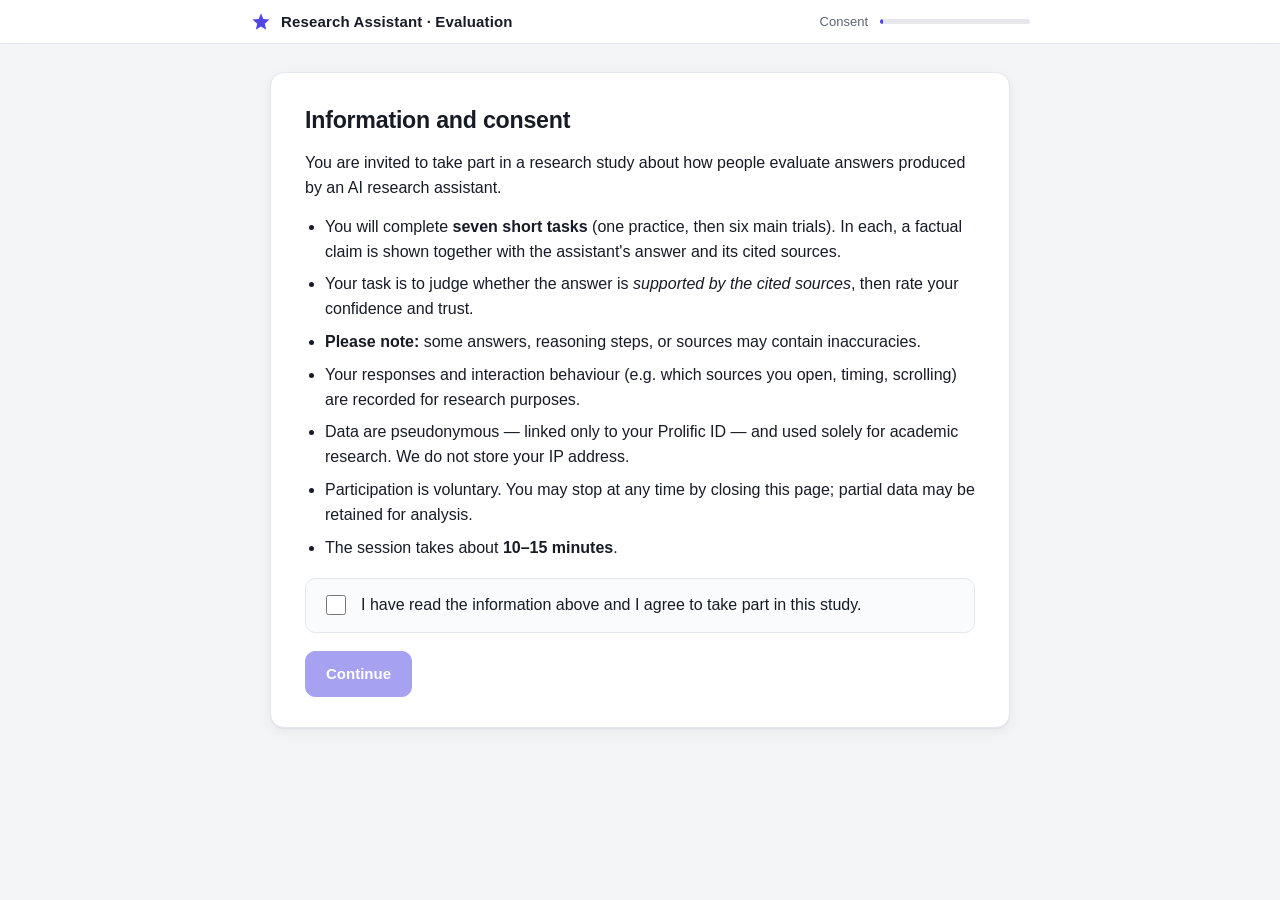
==== index.html @ 6e727176 "Initial commit: citation-verification experiment (say-vs-click)" ====
<!doctype html>
<html lang="en">
<head>
<meta charset="utf-8">
<meta name="viewport" content="width=device-width, initial-scale=1">
<title>Research Assistant Evaluation</title>
<meta name="description" content="Short study evaluating the answers of an AI research assistant.">
<link rel="stylesheet" href="styles.css">
</head>
<body>

<header class="topbar">
  <div class="topbar-inner">
    <div class="brand">
      <svg width="22" height="22" viewBox="0 0 24 24" fill="none" aria-hidden="true">
        <path d="M12 2.5l2.5 6.3 6.8.6-5.2 4.5 1.6 6.6L12 16.9l-5.7 3.6 1.6-6.6-5.2-4.5 6.8-.6L12 2.5z" fill="#4f46e5"/>
      </svg>
      <span>Research Assistant&nbsp;·&nbsp;Evaluation</span>
    </div>
    <div class="progress-wrap">
      <span id="progress-label">Welcome</span>
      <div class="progress-track" aria-hidden="true"><div class="progress-fill" id="progress-fill"></div></div>
    </div>
  </div>
</header>

<main id="main">

  <!-- ============ 1. CONSENT ============ -->
  <section class="screen" id="s-consent">
    <div class="card wide">
      <h1>Information and consent</h1>
      <p>You are invited to take part in a research study about how people evaluate answers produced by an AI research assistant.</p>
      <ul class="bullets">
        <li>You will complete <strong>seven short tasks</strong> (one practice, then six main trials). In each, a factual claim is shown together with the assistant's answer and its cited sources.</li>
        <li>Your task is to judge whether the answer is <em>supported by the cited sources</em>, then rate your confidence and trust.</li>
        <li><strong>Please note:</strong> some answers, reasoning steps, or sources may contain inaccuracies.</li>
        <li>Your responses and interaction behaviour (e.g. which sources you open, timing, scrolling) are recorded for research purposes.</li>
        <li>Data are pseudonymous — linked only to your Prolific ID — and used solely for academic research. We do not store your IP address.</li>
        <li>Participation is voluntary. You may stop at any time by closing this page; partial data may be retained for analysis.</li>
        <li>The session takes about <strong>10–15 minutes</strong>.</li>
      </ul>
      <label class="checkline" for="consent-check">
        <input type="checkbox" id="consent-check">
        <span>I have read the information above and I agree to take part in this study.</span>
      </label>
      <div class="actions">
        <button type="button" class="btn primary" id="consent-btn" disabled>Continue</button>
      </div>
    </div>
  </section>

  <!-- ============ 2. INSTRUCTIONS ============ -->
  <section class="screen" id="s-instructions" hidden>
    <div class="card wide">
      <h1>Your task</h1>
      <p>We are <strong>evaluating the quality of a new AI research assistant's answers</strong>. You will review a series of short factual claims, each paired with the assistant's answer.</p>
      <ol class="steps">
        <li><strong>Read the claim and the answer.</strong> Some answers also show the assistant's step-by-step reasoning.</li>
        <li><strong>Check the sources if you wish.</strong> Answers cite numbered sources — click a chip like <span class="chip-demo">[1]</span> to open the source excerpt. You can open and close sources as often as you like.</li>
        <li><strong>Give your verdict</strong> — is the answer supported by the cited sources? Then rate your confidence and how much you trust the answer.</li>
      </ol>
      <p>There is one practice trial first, then six main trials. Please work at a natural pace and base each verdict on the sources as you see them.</p>
      <div class="actions">
        <button type="button" class="btn primary" id="instr-btn">I understand — continue</button>
      </div>
    </div>
  </section>

  <!-- ============ 3. DEVICE GATE ============ -->
  <section class="screen" id="s-device" hidden>
    <div class="card center">
      <div class="spinner" aria-hidden="true"></div>
      <h1>Checking your device…</h1>
      <p class="muted">This study requires a laptop or desktop computer.</p>
    </div>
  </section>

  <section class="screen" id="s-incompatible" hidden>
    <div class="card">
      <h1>Incompatible device</h1>
      <p>This study requires a laptop or desktop computer: a screen at least <strong>1024&nbsp;px wide</strong> and a mouse or trackpad (no touch-only devices such as phones or tablets).</p>
      <p>Please reopen this study on a compatible device. If you arrived via Prolific and cannot continue, you can return your submission with the code below.</p>
      <div class="codebox"><span id="return-code">—</span></div>
    </div>
  </section>

  <!-- ============ PRACTICE → MAIN INTERSTITIAL ============ -->
  <section class="screen" id="s-practice-done" hidden>
    <div class="card">
      <h1>Practice complete</h1>
      <p>That was the practice trial — its answers don't count. The next <strong>six trials</strong> are the real task. Everything works exactly the same way.</p>
      <div class="actions">
        <button type="button" class="btn primary" id="practice-done-btn">Begin the study</button>
      </div>
    </div>
  </section>

  <!-- ============ 4–5. TRIAL ============ -->
  <section class="screen" id="s-trial" hidden>
    <div class="trial-col">

      <div class="trial-kicker" id="trial-tag">Trial</div>

      <div class="card claim-card">
        <div class="card-label">Claim under review</div>
        <p class="claim-text" id="claim-text"></p>
      </div>

      <div class="card answer-card">
        <div class="card-label answer-label">
          <span class="ai-badge" aria-hidden="true">
            <svg width="12" height="12" viewBox="0 0 24 24" fill="none"><path d="M12 3l1.8 4.6L18.5 9l-4.7 1.4L12 15l-1.8-4.6L5.5 9l4.7-1.4L12 3z" fill="currentColor"/><path d="M18 14l.9 2.3 2.1.7-2.1.7L18 20l-.9-2.3-2.1-.7 2.1-.7L18 14z" fill="currentColor" opacity=".7"/></svg>
            AI
          </span>
          Assistant's answer
        </div>
        <p class="answer-text" id="answer-text"></p>

        <details class="rationale" id="rationale-block" open>
          <summary>Reasoning <span class="summary-hint">— how the assistant reached this answer</span></summary>
          <ol class="rationale-list" id="rationale-list"></ol>
        </details>

        <p class="certainty" id="certainty-line" hidden></p>

        <div class="chips-row">
          <div class="chips" id="citation-chips" role="group" aria-label="Cited sources"></div>
          <span class="muted small" id="chips-note" hidden>This answer cites no sources.</span>
        </div>
      </div>

      <div class="card verdict-card" id="verdict-card">
        <div class="card-label">Your verdict — is the assistant's answer supported by the cited sources?</div>
        <div class="verdict-btns" role="group" aria-label="Verdict options">
          <button type="button" class="verdict-btn" data-verdict="supported">Supported by the sources</button>
          <button type="button" class="verdict-btn" data-verdict="not_supported">Not supported by the sources</button>
          <button type="button" class="verdict-btn" data-verdict="cannot_tell">Cannot tell</button>
        </div>
      </div>

      <div class="card rate-card" id="confidence-card" hidden>
        <label class="card-label" for="conf-range">How confident are you in your verdict?</label>
        <div class="slider-row">
          <span class="scale-end">1<br><em>Not at all</em></span>
          <input type="range" id="conf-range" min="1" max="7" step="1" value="4" aria-label="Confidence from 1 to 7">
          <span class="scale-end">7<br><em>Completely</em></span>
          <output class="slider-val" id="conf-val" for="conf-range">–</output>
        </div>
        <p class="muted small">Move the slider to set your answer.</p>
      </div>

      <div class="card rate-card" id="trust-card" hidden>
        <label class="card-label" for="trust-range">How much do you trust this answer?</label>
        <div class="slider-row">
          <span class="scale-end">1<br><em>Not at all</em></span>
          <input type="range" id="trust-range" min="1" max="7" step="1" value="4" aria-label="Trust from 1 to 7">
          <span class="scale-end">7<br><em>Completely</em></span>
          <output class="slider-val" id="trust-val" for="trust-range">–</output>
        </div>
      </div>

      <div class="card" id="just-card" hidden>
        <label class="card-label" for="just-text">In one sentence — why did you give that verdict? <span class="muted">(optional)</span></label>
        <input type="text" class="text-input" id="just-text" maxlength="280" placeholder="e.g. the second source directly confirmed it">
      </div>

      <div class="actions right">
        <button type="button" class="btn primary lg" id="next-btn" hidden>Next</button>
      </div>

    </div>
  </section>

  <!-- ============ 6a. MID-TRIAL ATTENTION CHECK ============ -->
  <section class="screen" id="s-attn" hidden>
    <div class="card">
      <div class="card-label">Quick check</div>
      <p>To confirm you are reading each item carefully, please select <strong>“Not supported by the sources”</strong> below.</p>
      <div class="verdict-btns" role="group" aria-label="Attention check options">
        <button type="button" class="verdict-btn" data-choice="supported">Supported by the sources</button>
        <button type="button" class="verdict-btn" data-choice="not_supported">Not supported by the sources</button>
        <button type="button" class="verdict-btn" data-choice="cannot_tell">Cannot tell</button>
      </div>
      <p class="attn-hint" id="attn-hint" hidden>Please follow the instruction above to continue.</p>
    </div>
  </section>

  <!-- ============ 7a. QUESTIONNAIRE I ============ -->
  <section class="screen" id="s-survey1" hidden>
    <div class="card wide">
      <h1>A few questions about the assistant</h1>
      <p class="muted">How much do you disagree or agree with each statement? (1&nbsp;=&nbsp;strongly disagree, 7&nbsp;=&nbsp;strongly agree)</p>
      <div id="trust-items" class="likert-group"></div>
      <div id="attn-item" class="likert-group"></div>
      <h2>You and AI</h2>
      <div id="lit-items" class="likert-group"></div>
      <div id="habit-item" class="likert-group"></div>
      <div class="actions">
        <button type="button" class="btn primary" id="survey1-btn" disabled>Continue</button>
      </div>
    </div>
  </section>

  <!-- ============ 7b. QUESTIONNAIRE II ============ -->
  <section class="screen" id="s-survey2" hidden>
    <div class="card wide">
      <h1>Almost done</h1>
      <div id="fam-block">
        <h2>Familiarity</h2>
        <p class="muted">For each claim you saw — how familiar were you with it before today? (1&nbsp;=&nbsp;not at all familiar, 5&nbsp;=&nbsp;very familiar)</p>
        <div id="fam-items" class="likert-group"></div>
      </div>
      <h2>About you</h2>
      <div class="form-grid">
        <div class="form-row">
          <label for="age-input" id="age-label">Age</label>
          <input type="number" class="text-input narrow" id="age-input" min="18" max="100" step="1" inputmode="numeric">
        </div>
        <div class="form-row">
          <label for="gender-select" id="gender-label">Gender</label>
          <select class="text-input narrow" id="gender-select">
            <option value="">Select…</option>
            <option value="woman">Woman</option>
            <option value="man">Man</option>
            <option value="nonbinary">Non-binary</option>
            <option value="self">Prefer to self-describe</option>
            <option value="na">Prefer not to say</option>
          </select>
          <input type="text" class="text-input narrow" id="gender-self" maxlength="60" placeholder="Please describe" hidden>
        </div>
      </div>
      <div class="form-row">
        <label for="funnel-text" id="funnel-label">What do you think this study was about?</label>
        <textarea class="text-input" id="funnel-text" rows="3" maxlength="1000"></textarea>
      </div>
      <div class="actions">
        <button type="button" class="btn primary" id="survey2-btn" disabled>Continue</button>
      </div>
    </div>
  </section>

  <!-- ============ 8. DEBRIEF ============ -->
  <section class="screen" id="s-debrief" hidden>
    <div class="card wide">
      <h1>Thank you — a quick debrief</h1>
      <p>This study measured whether people <strong>verify</strong> an AI assistant's answers against the cited sources, or take them at face value — and whether a displayed chain of reasoning or a confidence cue changes that.</p>
      <p>Depending on random assignment, you saw answers with or without a reasoning section and with different certainty cues. Independently of that, <strong>two of the six trials contained a flawed reasoning step</strong>, and <strong>two cited sources that did not actually support the answer</strong>. For reference, here is what you saw:</p>
      <div id="debrief-list" class="debrief-list"></div>
      <p>Thank you for your time — your behaviour in this study helps research on over-reliance on AI systems.</p>
      <div class="actions">
        <button type="button" class="btn primary lg" id="finish-btn">Finish &amp; submit</button>
      </div>
    </div>
  </section>

  <!-- ============ 9. SUBMIT / COMPLETION ============ -->
  <section class="screen" id="s-submit" hidden>
    <div class="card center">
      <div id="submit-running">
        <div class="spinner" aria-hidden="true"></div>
        <h1>Submitting your responses…</h1>
        <p class="muted">Please keep this page open for a moment.</p>
      </div>
      <div id="submit-done" hidden>
        <h1>You're done — thank you!</h1>
        <p id="submit-msg"></p>
        <div class="codebox"><span id="completion-code">—</span></div>
        <div class="actions center-col">
          <a class="btn primary lg" id="prolific-link" hidden>Return to Prolific</a>
          <button type="button" class="btn" id="download-btn">Download my session data (JSON)</button>
        </div>
      </div>
    </div>
  </section>

</main>

<!-- ============ SOURCE DRAWER ============ -->
<div id="drawer-overlay" hidden></div>
<aside id="source-drawer" role="dialog" aria-modal="true" aria-labelledby="drawer-title" hidden>
  <div class="drawer-head">
    <span class="drawer-label" id="drawer-label">Source</span>
    <button type="button" class="icon-btn" id="drawer-close" aria-label="Close source panel">
      <svg width="16" height="16" viewBox="0 0 16 16" fill="none" aria-hidden="true"><path d="M3 3l10 10M13 3L3 13" stroke="currentColor" stroke-width="2" stroke-linecap="round"/></svg>
    </button>
  </div>
  <h2 class="drawer-title" id="drawer-title"></h2>
  <div class="drawer-scroll" id="drawer-scroll">
    <p class="drawer-excerpt" id="drawer-excerpt"></p>
    <p class="drawer-foot muted small">Excerpt reproduced as provided by the cited source.</p>
  </div>
</aside>

<script src="config.js"></script>
<script src="stimuli.js"></script>
<script src="app.js"></script>
</body>
</html>
---- styles.css ----
/* say-vs-click — study UI. Zero-build, system fonts. */
:root {
  --bg: #f4f5f7;
  --card: #ffffff;
  --ink: #161b26;
  --muted: #5b6472;
  --faint: #8a94a3;
  --border: #e4e7ec;
  --accent: #4f46e5;
  --accent-dark: #4338ca;
  --accent-soft: #eef0fd;
  --good: #0f766e;
  --warn: #b45309;
  --radius: 14px;
  --shadow: 0 1px 2px rgba(20, 24, 40, .05), 0 4px 16px rgba(20, 24, 40, .06);
}

* { box-sizing: border-box; }
[hidden] { display: none !important; }

html { -webkit-text-size-adjust: 100%; }
body {
  margin: 0;
  font-family: -apple-system, BlinkMacSystemFont, "Segoe UI", Roboto, "Helvetica Neue", Arial, sans-serif;
  background: var(--bg);
  color: var(--ink);
  font-size: 16px;
  line-height: 1.55;
}

/* ---------- top bar ---------- */
.topbar {
  position: sticky; top: 0; z-index: 40;
  background: rgba(255,255,255,.92);
  backdrop-filter: blur(8px);
  border-bottom: 1px solid var(--border);
}
.topbar-inner {
  max-width: 820px; margin: 0 auto; padding: 10px 20px;
  display: flex; align-items: center; justify-content: space-between; gap: 20px;
}
.brand { display: flex; align-items: center; gap: 9px; font-weight: 600; font-size: 15px; letter-spacing: .01em; }
.progress-wrap { display: flex; align-items: center; gap: 12px; min-width: 220px; justify-content: flex-end; }
#progress-label { font-size: 13px; color: var(--muted); white-space: nowrap; }
.progress-track { width: 150px; height: 5px; border-radius: 99px; background: #e6e8ee; overflow: hidden; }
.progress-fill { height: 100%; width: 0; background: var(--accent); border-radius: 99px; transition: width .35s ease; }

/* ---------- layout ---------- */
#main { max-width: 780px; margin: 0 auto; padding: 28px 20px 80px; }
.screen { animation: fadein .22s ease; }
@keyframes fadein { from { opacity: 0; transform: translateY(4px); } to { opacity: 1; transform: none; } }

.card {
  background: var(--card); border: 1px solid var(--border);
  border-radius: var(--radius); box-shadow: var(--shadow);
  padding: 24px 26px; margin-bottom: 18px;
}
.card.wide { padding: 30px 34px; }
.card.center { text-align: center; padding: 44px 30px; }
.trial-col { display: flex; flex-direction: column; }

h1 { font-size: 1.45rem; margin: 0 0 12px; letter-spacing: -.01em; }
h2 { font-size: 1.08rem; margin: 26px 0 10px; }
p { margin: 0 0 14px; }
.muted { color: var(--muted); }
.small { font-size: 13px; }

.bullets { padding-left: 20px; margin: 0 0 18px; }
.bullets li { margin-bottom: 8px; }
.steps { padding-left: 22px; margin: 0 0 16px; }
.steps li { margin-bottom: 10px; }

/* ---------- buttons ---------- */
.btn {
  appearance: none; border: 1px solid var(--border); background: #fff; color: var(--ink);
  font: inherit; font-weight: 550; font-size: 15px;
  min-height: 44px; padding: 10px 20px; border-radius: 10px;
  cursor: pointer; transition: background .15s, border-color .15s, box-shadow .15s;
  text-decoration: none; display: inline-flex; align-items: center; justify-content: center; gap: 8px;
}
.btn:hover { background: #f6f7f9; border-color: #cfd4dc; }
.btn.primary { background: var(--accent); border-color: var(--accent); color: #fff; }
.btn.primary:hover { background: var(--accent-dark); border-color: var(--accent-dark); }
.btn.lg { min-height: 48px; padding: 12px 26px; font-size: 16px; }
.btn:disabled { opacity: .45; cursor: not-allowed; }
.btn.primary:disabled { opacity: .5; }

:focus-visible { outline: 2px solid var(--accent); outline-offset: 2px; border-radius: 6px; }

.actions { margin-top: 8px; display: flex; gap: 12px; }
.actions.right { justify-content: flex-end; }
.actions.center-col { flex-direction: column; align-items: center; margin-top: 18px; }

.checkline { display: flex; gap: 12px; align-items: flex-start; padding: 14px 16px; border: 1px solid var(--border); border-radius: 10px; margin: 18px 0; cursor: pointer; background: #fafbfc; }
.checkline input { width: 20px; height: 20px; margin-top: 2px; accent-color: var(--accent); flex: none; }

.codebox {
  display: inline-block; margin: 10px 0 4px; padding: 12px 22px;
  font-family: ui-monospace, SFMono-Regular, Menlo, Consolas, monospace;
  font-size: 1.15rem; font-weight: 600; letter-spacing: .06em;
  background: #f3f4f8; border: 1px dashed #b9c0cf; border-radius: 10px;
}

.spinner {
  width: 34px; height: 34px; margin: 0 auto 16px;
  border: 3px solid #e2e5ec; border-top-color: var(--accent);
  border-radius: 50%; animation: spin .8s linear infinite;
}
@keyframes spin { to { transform: rotate(360deg); } }

.trial-kicker {
  font-size: 12.5px; font-weight: 700; text-transform: uppercase;
  letter-spacing: .09em; color: var(--accent-dark);
  margin: 0 4px 10px;
}

/* ---------- trial cards ---------- */
.card-label {
  font-size: 12px; font-weight: 650; text-transform: uppercase;
  letter-spacing: .07em; color: var(--muted); margin-bottom: 10px;
}
.claim-card { border-left: 4px solid #c7cbdd; }
.claim-text { font-size: 1.22rem; font-weight: 600; margin: 0; letter-spacing: -.005em; }

.answer-card { border-left: 4px solid var(--accent); }
.answer-label { display: flex; align-items: center; gap: 8px; }
.ai-badge {
  display: inline-flex; align-items: center; gap: 4px;
  background: var(--accent-soft); color: var(--accent-dark);
  font-size: 11px; font-weight: 700; padding: 3px 8px; border-radius: 6px;
  letter-spacing: .05em;
}
.answer-text { font-size: 1.06rem; margin-bottom: 4px; }

.rationale { margin: 14px 0 4px; border-top: 1px solid var(--border); padding-top: 12px; }
.rationale summary {
  cursor: pointer; font-size: 13px; font-weight: 650; text-transform: uppercase;
  letter-spacing: .07em; color: var(--accent-dark); min-height: 30px;
  display: flex; align-items: center; gap: 8px; list-style: none;
}
.rationale summary::before {
  content: ""; width: 8px; height: 8px; flex: none;
  border-right: 2px solid var(--accent-dark); border-bottom: 2px solid var(--accent-dark);
  transform: rotate(-45deg); transition: transform .15s; margin-left: 2px;
}
.rationale[open] summary::before { transform: rotate(45deg); }
.rationale summary::-webkit-details-marker { display: none; }
.summary-hint { text-transform: none; letter-spacing: 0; font-weight: 500; color: var(--faint); font-size: 12px; }
.rationale-list { margin: 10px 0 4px; padding-left: 0; counter-reset: step; list-style: none; }
.rationale-list li {
  counter-increment: step; position: relative; padding: 6px 0 6px 42px; color: #2b3242;
}
.rationale-list li::before {
  content: counter(step); position: absolute; left: 4px; top: 7px;
  width: 24px; height: 24px; border-radius: 50%;
  background: var(--accent-soft); color: var(--accent-dark);
  font-size: 12px; font-weight: 700; display: flex; align-items: center; justify-content: center;
}

.certainty {
  margin: 12px 0 2px; padding: 8px 12px; font-size: 14px; color: var(--muted);
  background: #f7f8fa; border-left: 3px solid #c9cfdd; border-radius: 6px;
}

.chips-row { margin-top: 14px; }
.chips { display: flex; gap: 8px; flex-wrap: wrap; }
.chip, .chip-demo {
  font-family: ui-monospace, SFMono-Regular, Menlo, Consolas, monospace;
  font-size: 13px; font-weight: 650;
  background: #eef0f4; color: #3c4356;
  border: 1px solid #dde1e9; border-radius: 7px; padding: 3px 9px;
}
.chip { cursor: pointer; min-height: 34px; min-width: 44px; transition: all .13s; }
.chip:hover { border-color: var(--accent); color: var(--accent-dark); background: var(--accent-soft); }
.chip.active { background: var(--accent); border-color: var(--accent); color: #fff; }
.chip-demo { display: inline-block; }

/* ---------- verdict ---------- */
.verdict-btns { display: flex; gap: 10px; flex-wrap: wrap; }
.verdict-btn {
  flex: 1 1 160px; min-height: 48px; padding: 12px 14px;
  font: inherit; font-weight: 600; font-size: 15px;
  background: #fff; border: 1.5px solid var(--border); border-radius: 10px;
  cursor: pointer; transition: all .13s; color: var(--ink);
}
.verdict-btn:hover { border-color: var(--accent); color: var(--accent-dark); background: #fafaff; }
.verdict-btn.sel { background: var(--accent); border-color: var(--accent); color: #fff; }
.attn-hint { color: var(--warn); font-weight: 550; margin: 12px 0 0; }

/* ---------- sliders ---------- */
.slider-row { display: flex; align-items: center; gap: 16px; }
.slider-row input[type="range"] { flex: 1; min-width: 200px; accent-color: var(--accent); height: 44px; cursor: pointer; }
.scale-end { font-size: 12px; color: var(--muted); text-align: center; line-height: 1.3; min-width: 52px; }
.scale-end em { font-style: normal; color: var(--faint); }
.slider-val {
  min-width: 44px; height: 44px; border-radius: 10px;
  display: flex; align-items: center; justify-content: center;
  font-weight: 700; font-size: 17px;
  background: var(--accent-soft); color: var(--accent-dark);
}

/* ---------- forms ---------- */
.text-input {
  width: 100%; font: inherit; font-size: 15px; color: var(--ink);
  border: 1px solid #cfd4dd; border-radius: 9px; padding: 10px 13px; min-height: 44px;
  background: #fff;
}
.text-input:focus { outline: 2px solid var(--accent); outline-offset: 1px; border-color: var(--accent); }
.text-input.narrow { max-width: 260px; }
textarea.text-input { resize: vertical; min-height: 84px; }
.form-grid { display: flex; gap: 26px; flex-wrap: wrap; }
.form-row { margin-bottom: 16px; }
.form-row label, #funnel-label { display: block; font-weight: 600; font-size: 14px; margin-bottom: 6px; }
#gender-self { margin-top: 8px; }

/* ---------- likert ---------- */
.likert-group { margin-bottom: 6px; }
.likert { border: none; margin: 0 0 14px; padding: 12px 0 4px; border-top: 1px solid var(--border); }
.likert legend { font-weight: 550; font-size: 15px; padding: 0; margin-bottom: 8px; max-width: 62ch; }
.likert-row { display: flex; align-items: center; gap: 6px; flex-wrap: wrap; }
.likert-end { font-size: 12px; color: var(--muted); min-width: 92px; }
.likert-end:last-child { text-align: right; }
.likert-opt { position: relative; cursor: pointer; }
.likert-opt input {
  position: absolute; inset: 0; opacity: 0; margin: 0; cursor: pointer; width: 100%; height: 100%;
}
.likert-pill {
  display: flex; align-items: center; justify-content: center;
  width: 44px; height: 44px; border-radius: 10px;
  border: 1.5px solid var(--border); background: #fff;
  font-weight: 600; font-size: 15px; color: #3c4356;
  transition: all .12s;
}
.likert-opt:hover .likert-pill { border-color: var(--accent); color: var(--accent-dark); }
.likert-opt input:checked + .likert-pill { background: var(--accent); border-color: var(--accent); color: #fff; }
.likert-opt input:focus-visible + .likert-pill { outline: 2px solid var(--accent); outline-offset: 2px; }

/* ---------- debrief ---------- */
.debrief-list { margin: 14px 0 18px; }
.debrief-item {
  padding: 10px 14px; border: 1px solid var(--border); border-radius: 9px;
  margin-bottom: 8px; background: #fafbfc; font-size: 14.5px;
}

/* ---------- source drawer ---------- */
#drawer-overlay {
  position: fixed; inset: 0; z-index: 60;
  background: rgba(23, 27, 38, .38);
  animation: fadein .15s ease;
}
#source-drawer {
  position: fixed; top: 0; right: 0; bottom: 0; z-index: 61;
  width: min(430px, 92vw);
  background: #fff; box-shadow: -12px 0 40px rgba(20, 24, 40, .18);
  display: flex; flex-direction: column;
  transform: translateX(103%); transition: transform .22s cubic-bezier(.2,.7,.3,1);
}
#source-drawer.open { transform: translateX(0); }
.drawer-head {
  display: flex; align-items: center; justify-content: space-between;
  padding: 16px 20px 0;
}
.drawer-label {
  font-size: 12px; font-weight: 700; text-transform: uppercase; letter-spacing: .07em;
  color: var(--accent-dark); background: var(--accent-soft);
  padding: 4px 10px; border-radius: 6px;
}
.icon-btn {
  width: 40px; height: 40px; border-radius: 9px; border: 1px solid var(--border);
  background: #fff; color: var(--muted); cursor: pointer; font-size: 18px;
  display: flex; align-items: center; justify-content: center;
}
.icon-btn:hover { background: #f2f3f6; color: var(--ink); }
.drawer-title { font-size: 1.15rem; margin: 12px 20px 10px; line-height: 1.35; }
.drawer-scroll { flex: 1; overflow-y: auto; padding: 4px 20px 26px; border-top: 1px solid var(--border); }
.drawer-excerpt { font-size: 15.5px; line-height: 1.65; margin-top: 16px; }
.drawer-foot { border-top: 1px solid var(--border); padding-top: 12px; margin-top: 22px; }

/* ---------- responsive (down to the 1024px gate) ---------- */
@media (max-width: 1100px) {
  #main { padding: 20px 16px 60px; }
  .card { padding: 20px; }
  .card.wide { padding: 24px; }
  .brand span { font-size: 14px; }
  .progress-track { width: 110px; }
}
@media (prefers-reduced-motion: reduce) {
  .screen { animation: none; }
  #source-drawer { transition: none; }
  .progress-fill { transition: none; }
}
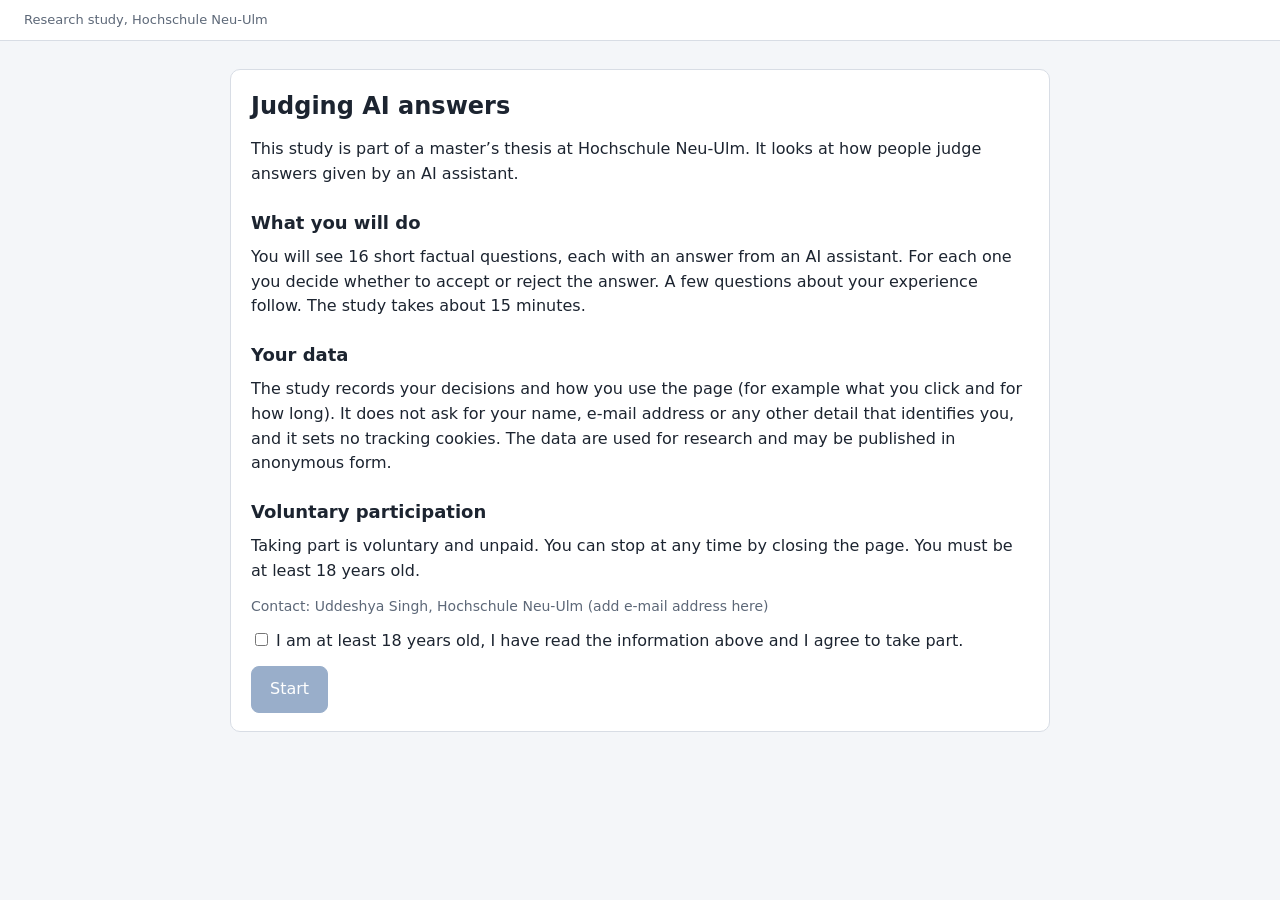
==== commit bd50028b: "Study v2: within-participants design, 16 items, admin page, endpoint with item versions Replaces the" ====
--- a/index.html
+++ b/index.html
@@ -1,299 +1,27 @@
-<!doctype html>
+<!DOCTYPE html>
 <html lang="en">
 <head>
 <meta charset="utf-8">
 <meta name="viewport" content="width=device-width, initial-scale=1">
-<title>Research Assistant Evaluation</title>
-<meta name="description" content="Short study evaluating the answers of an AI research assistant.">
+<meta name="robots" content="noindex">
+<title>Judging AI answers: a research study</title>
 <link rel="stylesheet" href="styles.css">
 </head>
 <body>
+<header><span>Research study, Hochschule Neu-Ulm</span><span id="progress"></span></header>
+<main id="app"></main>
 
-<header class="topbar">
-  <div class="topbar-inner">
-    <div class="brand">
-      <svg width="22" height="22" viewBox="0 0 24 24" fill="none" aria-hidden="true">
-        <path d="M12 2.5l2.5 6.3 6.8.6-5.2 4.5 1.6 6.6L12 16.9l-5.7 3.6 1.6-6.6-5.2-4.5 6.8-.6L12 2.5z" fill="#4f46e5"/>
-      </svg>
-      <span>Research Assistant&nbsp;·&nbsp;Evaluation</span>
-    </div>
-    <div class="progress-wrap">
-      <span id="progress-label">Welcome</span>
-      <div class="progress-track" aria-hidden="true"><div class="progress-fill" id="progress-fill"></div></div>
-    </div>
+<div id="reader" class="reader" hidden>
+  <div class="reader-box" role="dialog" aria-modal="true" aria-labelledby="reader-title">
+    <div class="reader-head"><div><div id="reader-title" class="reader-title"></div><div id="reader-origin" class="muted"></div></div>
+      <button id="reader-close" class="btn">Close source</button></div>
+    <div id="reader-text" class="reader-text"></div>
   </div>
-</header>
-
-<main id="main">
-
-  <!-- ============ 1. CONSENT ============ -->
-  <section class="screen" id="s-consent">
-    <div class="card wide">
-      <h1>Information and consent</h1>
-      <p>You are invited to take part in a research study about how people evaluate answers produced by an AI research assistant.</p>
-      <ul class="bullets">
-        <li>You will complete <strong>seven short tasks</strong> (one practice, then six main trials). In each, a factual claim is shown together with the assistant's answer and its cited sources.</li>
-        <li>Your task is to judge whether the answer is <em>supported by the cited sources</em>, then rate your confidence and trust.</li>
-        <li><strong>Please note:</strong> some answers, reasoning steps, or sources may contain inaccuracies.</li>
-        <li>Your responses and interaction behaviour (e.g. which sources you open, timing, scrolling) are recorded for research purposes.</li>
-        <li>Data are pseudonymous — linked only to your Prolific ID — and used solely for academic research. We do not store your IP address.</li>
-        <li>Participation is voluntary. You may stop at any time by closing this page; partial data may be retained for analysis.</li>
-        <li>The session takes about <strong>10–15 minutes</strong>.</li>
-      </ul>
-      <label class="checkline" for="consent-check">
-        <input type="checkbox" id="consent-check">
-        <span>I have read the information above and I agree to take part in this study.</span>
-      </label>
-      <div class="actions">
-        <button type="button" class="btn primary" id="consent-btn" disabled>Continue</button>
-      </div>
-    </div>
-  </section>
-
-  <!-- ============ 2. INSTRUCTIONS ============ -->
-  <section class="screen" id="s-instructions" hidden>
-    <div class="card wide">
-      <h1>Your task</h1>
-      <p>We are <strong>evaluating the quality of a new AI research assistant's answers</strong>. You will review a series of short factual claims, each paired with the assistant's answer.</p>
-      <ol class="steps">
-        <li><strong>Read the claim and the answer.</strong> Some answers also show the assistant's step-by-step reasoning.</li>
-        <li><strong>Check the sources if you wish.</strong> Answers cite numbered sources — click a chip like <span class="chip-demo">[1]</span> to open the source excerpt. You can open and close sources as often as you like.</li>
-        <li><strong>Give your verdict</strong> — is the answer supported by the cited sources? Then rate your confidence and how much you trust the answer.</li>
-      </ol>
-      <p>There is one practice trial first, then six main trials. Please work at a natural pace and base each verdict on the sources as you see them.</p>
-      <div class="actions">
-        <button type="button" class="btn primary" id="instr-btn">I understand — continue</button>
-      </div>
-    </div>
-  </section>
-
-  <!-- ============ 3. DEVICE GATE ============ -->
-  <section class="screen" id="s-device" hidden>
-    <div class="card center">
-      <div class="spinner" aria-hidden="true"></div>
-      <h1>Checking your device…</h1>
-      <p class="muted">This study requires a laptop or desktop computer.</p>
-    </div>
-  </section>
-
-  <section class="screen" id="s-incompatible" hidden>
-    <div class="card">
-      <h1>Incompatible device</h1>
-      <p>This study requires a laptop or desktop computer: a screen at least <strong>1024&nbsp;px wide</strong> and a mouse or trackpad (no touch-only devices such as phones or tablets).</p>
-      <p>Please reopen this study on a compatible device. If you arrived via Prolific and cannot continue, you can return your submission with the code below.</p>
-      <div class="codebox"><span id="return-code">—</span></div>
-    </div>
-  </section>
-
-  <!-- ============ PRACTICE → MAIN INTERSTITIAL ============ -->
-  <section class="screen" id="s-practice-done" hidden>
-    <div class="card">
-      <h1>Practice complete</h1>
-      <p>That was the practice trial — its answers don't count. The next <strong>six trials</strong> are the real task. Everything works exactly the same way.</p>
-      <div class="actions">
-        <button type="button" class="btn primary" id="practice-done-btn">Begin the study</button>
-      </div>
-    </div>
-  </section>
-
-  <!-- ============ 4–5. TRIAL ============ -->
-  <section class="screen" id="s-trial" hidden>
-    <div class="trial-col">
-
-      <div class="trial-kicker" id="trial-tag">Trial</div>
-
-      <div class="card claim-card">
-        <div class="card-label">Claim under review</div>
-        <p class="claim-text" id="claim-text"></p>
-      </div>
-
-      <div class="card answer-card">
-        <div class="card-label answer-label">
-          <span class="ai-badge" aria-hidden="true">
-            <svg width="12" height="12" viewBox="0 0 24 24" fill="none"><path d="M12 3l1.8 4.6L18.5 9l-4.7 1.4L12 15l-1.8-4.6L5.5 9l4.7-1.4L12 3z" fill="currentColor"/><path d="M18 14l.9 2.3 2.1.7-2.1.7L18 20l-.9-2.3-2.1-.7 2.1-.7L18 14z" fill="currentColor" opacity=".7"/></svg>
-            AI
-          </span>
-          Assistant's answer
-        </div>
-        <p class="answer-text" id="answer-text"></p>
-
-        <details class="rationale" id="rationale-block" open>
-          <summary>Reasoning <span class="summary-hint">— how the assistant reached this answer</span></summary>
-          <ol class="rationale-list" id="rationale-list"></ol>
-        </details>
-
-        <p class="certainty" id="certainty-line" hidden></p>
-
-        <div class="chips-row">
-          <div class="chips" id="citation-chips" role="group" aria-label="Cited sources"></div>
-          <span class="muted small" id="chips-note" hidden>This answer cites no sources.</span>
-        </div>
-      </div>
-
-      <div class="card verdict-card" id="verdict-card">
-        <div class="card-label">Your verdict — is the assistant's answer supported by the cited sources?</div>
-        <div class="verdict-btns" role="group" aria-label="Verdict options">
-          <button type="button" class="verdict-btn" data-verdict="supported">Supported by the sources</button>
-          <button type="button" class="verdict-btn" data-verdict="not_supported">Not supported by the sources</button>
-          <button type="button" class="verdict-btn" data-verdict="cannot_tell">Cannot tell</button>
-        </div>
-      </div>
-
-      <div class="card rate-card" id="confidence-card" hidden>
-        <label class="card-label" for="conf-range">How confident are you in your verdict?</label>
-        <div class="slider-row">
-          <span class="scale-end">1<br><em>Not at all</em></span>
-          <input type="range" id="conf-range" min="1" max="7" step="1" value="4" aria-label="Confidence from 1 to 7">
-          <span class="scale-end">7<br><em>Completely</em></span>
-          <output class="slider-val" id="conf-val" for="conf-range">–</output>
-        </div>
-        <p class="muted small">Move the slider to set your answer.</p>
-      </div>
-
-      <div class="card rate-card" id="trust-card" hidden>
-        <label class="card-label" for="trust-range">How much do you trust this answer?</label>
-        <div class="slider-row">
-          <span class="scale-end">1<br><em>Not at all</em></span>
-          <input type="range" id="trust-range" min="1" max="7" step="1" value="4" aria-label="Trust from 1 to 7">
-          <span class="scale-end">7<br><em>Completely</em></span>
-          <output class="slider-val" id="trust-val" for="trust-range">–</output>
-        </div>
-      </div>
-
-      <div class="card" id="just-card" hidden>
-        <label class="card-label" for="just-text">In one sentence — why did you give that verdict? <span class="muted">(optional)</span></label>
-        <input type="text" class="text-input" id="just-text" maxlength="280" placeholder="e.g. the second source directly confirmed it">
-      </div>
-
-      <div class="actions right">
-        <button type="button" class="btn primary lg" id="next-btn" hidden>Next</button>
-      </div>
-
-    </div>
-  </section>
-
-  <!-- ============ 6a. MID-TRIAL ATTENTION CHECK ============ -->
-  <section class="screen" id="s-attn" hidden>
-    <div class="card">
-      <div class="card-label">Quick check</div>
-      <p>To confirm you are reading each item carefully, please select <strong>“Not supported by the sources”</strong> below.</p>
-      <div class="verdict-btns" role="group" aria-label="Attention check options">
-        <button type="button" class="verdict-btn" data-choice="supported">Supported by the sources</button>
-        <button type="button" class="verdict-btn" data-choice="not_supported">Not supported by the sources</button>
-        <button type="button" class="verdict-btn" data-choice="cannot_tell">Cannot tell</button>
-      </div>
-      <p class="attn-hint" id="attn-hint" hidden>Please follow the instruction above to continue.</p>
-    </div>
-  </section>
-
-  <!-- ============ 7a. QUESTIONNAIRE I ============ -->
-  <section class="screen" id="s-survey1" hidden>
-    <div class="card wide">
-      <h1>A few questions about the assistant</h1>
-      <p class="muted">How much do you disagree or agree with each statement? (1&nbsp;=&nbsp;strongly disagree, 7&nbsp;=&nbsp;strongly agree)</p>
-      <div id="trust-items" class="likert-group"></div>
-      <div id="attn-item" class="likert-group"></div>
-      <h2>You and AI</h2>
-      <div id="lit-items" class="likert-group"></div>
-      <div id="habit-item" class="likert-group"></div>
-      <div class="actions">
-        <button type="button" class="btn primary" id="survey1-btn" disabled>Continue</button>
-      </div>
-    </div>
-  </section>
-
-  <!-- ============ 7b. QUESTIONNAIRE II ============ -->
-  <section class="screen" id="s-survey2" hidden>
-    <div class="card wide">
-      <h1>Almost done</h1>
-      <div id="fam-block">
-        <h2>Familiarity</h2>
-        <p class="muted">For each claim you saw — how familiar were you with it before today? (1&nbsp;=&nbsp;not at all familiar, 5&nbsp;=&nbsp;very familiar)</p>
-        <div id="fam-items" class="likert-group"></div>
-      </div>
-      <h2>About you</h2>
-      <div class="form-grid">
-        <div class="form-row">
-          <label for="age-input" id="age-label">Age</label>
-          <input type="number" class="text-input narrow" id="age-input" min="18" max="100" step="1" inputmode="numeric">
-        </div>
-        <div class="form-row">
-          <label for="gender-select" id="gender-label">Gender</label>
-          <select class="text-input narrow" id="gender-select">
-            <option value="">Select…</option>
-            <option value="woman">Woman</option>
-            <option value="man">Man</option>
-            <option value="nonbinary">Non-binary</option>
-            <option value="self">Prefer to self-describe</option>
-            <option value="na">Prefer not to say</option>
-          </select>
-          <input type="text" class="text-input narrow" id="gender-self" maxlength="60" placeholder="Please describe" hidden>
-        </div>
-      </div>
-      <div class="form-row">
-        <label for="funnel-text" id="funnel-label">What do you think this study was about?</label>
-        <textarea class="text-input" id="funnel-text" rows="3" maxlength="1000"></textarea>
-      </div>
-      <div class="actions">
-        <button type="button" class="btn primary" id="survey2-btn" disabled>Continue</button>
-      </div>
-    </div>
-  </section>
-
-  <!-- ============ 8. DEBRIEF ============ -->
-  <section class="screen" id="s-debrief" hidden>
-    <div class="card wide">
-      <h1>Thank you — a quick debrief</h1>
-      <p>This study measured whether people <strong>verify</strong> an AI assistant's answers against the cited sources, or take them at face value — and whether a displayed chain of reasoning or a confidence cue changes that.</p>
-      <p>Depending on random assignment, you saw answers with or without a reasoning section and with different certainty cues. Independently of that, <strong>two of the six trials contained a flawed reasoning step</strong>, and <strong>two cited sources that did not actually support the answer</strong>. For reference, here is what you saw:</p>
-      <div id="debrief-list" class="debrief-list"></div>
-      <p>Thank you for your time — your behaviour in this study helps research on over-reliance on AI systems.</p>
-      <div class="actions">
-        <button type="button" class="btn primary lg" id="finish-btn">Finish &amp; submit</button>
-      </div>
-    </div>
-  </section>
-
-  <!-- ============ 9. SUBMIT / COMPLETION ============ -->
-  <section class="screen" id="s-submit" hidden>
-    <div class="card center">
-      <div id="submit-running">
-        <div class="spinner" aria-hidden="true"></div>
-        <h1>Submitting your responses…</h1>
-        <p class="muted">Please keep this page open for a moment.</p>
-      </div>
-      <div id="submit-done" hidden>
-        <h1>You're done — thank you!</h1>
-        <p id="submit-msg"></p>
-        <div class="codebox"><span id="completion-code">—</span></div>
-        <div class="actions center-col">
-          <a class="btn primary lg" id="prolific-link" hidden>Return to Prolific</a>
-          <button type="button" class="btn" id="download-btn">Download my session data (JSON)</button>
-        </div>
-      </div>
-    </div>
-  </section>
-
-</main>
-
-<!-- ============ SOURCE DRAWER ============ -->
-<div id="drawer-overlay" hidden></div>
-<aside id="source-drawer" role="dialog" aria-modal="true" aria-labelledby="drawer-title" hidden>
-  <div class="drawer-head">
-    <span class="drawer-label" id="drawer-label">Source</span>
-    <button type="button" class="icon-btn" id="drawer-close" aria-label="Close source panel">
-      <svg width="16" height="16" viewBox="0 0 16 16" fill="none" aria-hidden="true"><path d="M3 3l10 10M13 3L3 13" stroke="currentColor" stroke-width="2" stroke-linecap="round"/></svg>
-    </button>
-  </div>
-  <h2 class="drawer-title" id="drawer-title"></h2>
-  <div class="drawer-scroll" id="drawer-scroll">
-    <p class="drawer-excerpt" id="drawer-excerpt"></p>
-    <p class="drawer-foot muted small">Excerpt reproduced as provided by the cited source.</p>
-  </div>
-</aside>
+</div>
 
 <script src="config.js"></script>
-<script src="stimuli.js"></script>
+<script src="items.js"></script>
+<script src="design.js"></script>
 <script src="app.js"></script>
 </body>
 </html>
--- a/styles.css
+++ b/styles.css
@@ -1,291 +1,34 @@
-/* say-vs-click — study UI. Zero-build, system fonts. */
-:root {
-  --bg: #f4f5f7;
-  --card: #ffffff;
-  --ink: #161b26;
-  --muted: #5b6472;
-  --faint: #8a94a3;
-  --border: #e4e7ec;
-  --accent: #4f46e5;
-  --accent-dark: #4338ca;
-  --accent-soft: #eef0fd;
-  --good: #0f766e;
-  --warn: #b45309;
-  --radius: 14px;
-  --shadow: 0 1px 2px rgba(20, 24, 40, .05), 0 4px 16px rgba(20, 24, 40, .06);
-}
-
+:root { --ink:#1c2430; --muted:#5d6878; --line:#d8dde5; --bg:#f4f6f9; --card:#fff; --accent:#1f4e8c; --ok:#1d6b3a; --no:#9b2c2c; }
 * { box-sizing: border-box; }
-[hidden] { display: none !important; }
-
-html { -webkit-text-size-adjust: 100%; }
-body {
-  margin: 0;
-  font-family: -apple-system, BlinkMacSystemFont, "Segoe UI", Roboto, "Helvetica Neue", Arial, sans-serif;
-  background: var(--bg);
-  color: var(--ink);
-  font-size: 16px;
-  line-height: 1.55;
-}
-
-/* ---------- top bar ---------- */
-.topbar {
-  position: sticky; top: 0; z-index: 40;
-  background: rgba(255,255,255,.92);
-  backdrop-filter: blur(8px);
-  border-bottom: 1px solid var(--border);
-}
-.topbar-inner {
-  max-width: 820px; margin: 0 auto; padding: 10px 20px;
-  display: flex; align-items: center; justify-content: space-between; gap: 20px;
-}
-.brand { display: flex; align-items: center; gap: 9px; font-weight: 600; font-size: 15px; letter-spacing: .01em; }
-.progress-wrap { display: flex; align-items: center; gap: 12px; min-width: 220px; justify-content: flex-end; }
-#progress-label { font-size: 13px; color: var(--muted); white-space: nowrap; }
-.progress-track { width: 150px; height: 5px; border-radius: 99px; background: #e6e8ee; overflow: hidden; }
-.progress-fill { height: 100%; width: 0; background: var(--accent); border-radius: 99px; transition: width .35s ease; }
-
-/* ---------- layout ---------- */
-#main { max-width: 780px; margin: 0 auto; padding: 28px 20px 80px; }
-.screen { animation: fadein .22s ease; }
-@keyframes fadein { from { opacity: 0; transform: translateY(4px); } to { opacity: 1; transform: none; } }
-
-.card {
-  background: var(--card); border: 1px solid var(--border);
-  border-radius: var(--radius); box-shadow: var(--shadow);
-  padding: 24px 26px; margin-bottom: 18px;
-}
-.card.wide { padding: 30px 34px; }
-.card.center { text-align: center; padding: 44px 30px; }
-.trial-col { display: flex; flex-direction: column; }
-
-h1 { font-size: 1.45rem; margin: 0 0 12px; letter-spacing: -.01em; }
-h2 { font-size: 1.08rem; margin: 26px 0 10px; }
-p { margin: 0 0 14px; }
-.muted { color: var(--muted); }
-.small { font-size: 13px; }
-
-.bullets { padding-left: 20px; margin: 0 0 18px; }
-.bullets li { margin-bottom: 8px; }
-.steps { padding-left: 22px; margin: 0 0 16px; }
-.steps li { margin-bottom: 10px; }
-
-/* ---------- buttons ---------- */
-.btn {
-  appearance: none; border: 1px solid var(--border); background: #fff; color: var(--ink);
-  font: inherit; font-weight: 550; font-size: 15px;
-  min-height: 44px; padding: 10px 20px; border-radius: 10px;
-  cursor: pointer; transition: background .15s, border-color .15s, box-shadow .15s;
-  text-decoration: none; display: inline-flex; align-items: center; justify-content: center; gap: 8px;
-}
-.btn:hover { background: #f6f7f9; border-color: #cfd4dc; }
-.btn.primary { background: var(--accent); border-color: var(--accent); color: #fff; }
-.btn.primary:hover { background: var(--accent-dark); border-color: var(--accent-dark); }
-.btn.lg { min-height: 48px; padding: 12px 26px; font-size: 16px; }
-.btn:disabled { opacity: .45; cursor: not-allowed; }
-.btn.primary:disabled { opacity: .5; }
-
-:focus-visible { outline: 2px solid var(--accent); outline-offset: 2px; border-radius: 6px; }
-
-.actions { margin-top: 8px; display: flex; gap: 12px; }
-.actions.right { justify-content: flex-end; }
-.actions.center-col { flex-direction: column; align-items: center; margin-top: 18px; }
-
-.checkline { display: flex; gap: 12px; align-items: flex-start; padding: 14px 16px; border: 1px solid var(--border); border-radius: 10px; margin: 18px 0; cursor: pointer; background: #fafbfc; }
-.checkline input { width: 20px; height: 20px; margin-top: 2px; accent-color: var(--accent); flex: none; }
-
-.codebox {
-  display: inline-block; margin: 10px 0 4px; padding: 12px 22px;
-  font-family: ui-monospace, SFMono-Regular, Menlo, Consolas, monospace;
-  font-size: 1.15rem; font-weight: 600; letter-spacing: .06em;
-  background: #f3f4f8; border: 1px dashed #b9c0cf; border-radius: 10px;
-}
-
-.spinner {
-  width: 34px; height: 34px; margin: 0 auto 16px;
-  border: 3px solid #e2e5ec; border-top-color: var(--accent);
-  border-radius: 50%; animation: spin .8s linear infinite;
-}
-@keyframes spin { to { transform: rotate(360deg); } }
-
-.trial-kicker {
-  font-size: 12.5px; font-weight: 700; text-transform: uppercase;
-  letter-spacing: .09em; color: var(--accent-dark);
-  margin: 0 4px 10px;
-}
-
-/* ---------- trial cards ---------- */
-.card-label {
-  font-size: 12px; font-weight: 650; text-transform: uppercase;
-  letter-spacing: .07em; color: var(--muted); margin-bottom: 10px;
-}
-.claim-card { border-left: 4px solid #c7cbdd; }
-.claim-text { font-size: 1.22rem; font-weight: 600; margin: 0; letter-spacing: -.005em; }
-
-.answer-card { border-left: 4px solid var(--accent); }
-.answer-label { display: flex; align-items: center; gap: 8px; }
-.ai-badge {
-  display: inline-flex; align-items: center; gap: 4px;
-  background: var(--accent-soft); color: var(--accent-dark);
-  font-size: 11px; font-weight: 700; padding: 3px 8px; border-radius: 6px;
-  letter-spacing: .05em;
-}
-.answer-text { font-size: 1.06rem; margin-bottom: 4px; }
-
-.rationale { margin: 14px 0 4px; border-top: 1px solid var(--border); padding-top: 12px; }
-.rationale summary {
-  cursor: pointer; font-size: 13px; font-weight: 650; text-transform: uppercase;
-  letter-spacing: .07em; color: var(--accent-dark); min-height: 30px;
-  display: flex; align-items: center; gap: 8px; list-style: none;
-}
-.rationale summary::before {
-  content: ""; width: 8px; height: 8px; flex: none;
-  border-right: 2px solid var(--accent-dark); border-bottom: 2px solid var(--accent-dark);
-  transform: rotate(-45deg); transition: transform .15s; margin-left: 2px;
-}
-.rationale[open] summary::before { transform: rotate(45deg); }
-.rationale summary::-webkit-details-marker { display: none; }
-.summary-hint { text-transform: none; letter-spacing: 0; font-weight: 500; color: var(--faint); font-size: 12px; }
-.rationale-list { margin: 10px 0 4px; padding-left: 0; counter-reset: step; list-style: none; }
-.rationale-list li {
-  counter-increment: step; position: relative; padding: 6px 0 6px 42px; color: #2b3242;
-}
-.rationale-list li::before {
-  content: counter(step); position: absolute; left: 4px; top: 7px;
-  width: 24px; height: 24px; border-radius: 50%;
-  background: var(--accent-soft); color: var(--accent-dark);
-  font-size: 12px; font-weight: 700; display: flex; align-items: center; justify-content: center;
-}
-
-.certainty {
-  margin: 12px 0 2px; padding: 8px 12px; font-size: 14px; color: var(--muted);
-  background: #f7f8fa; border-left: 3px solid #c9cfdd; border-radius: 6px;
-}
-
-.chips-row { margin-top: 14px; }
-.chips { display: flex; gap: 8px; flex-wrap: wrap; }
-.chip, .chip-demo {
-  font-family: ui-monospace, SFMono-Regular, Menlo, Consolas, monospace;
-  font-size: 13px; font-weight: 650;
-  background: #eef0f4; color: #3c4356;
-  border: 1px solid #dde1e9; border-radius: 7px; padding: 3px 9px;
-}
-.chip { cursor: pointer; min-height: 34px; min-width: 44px; transition: all .13s; }
-.chip:hover { border-color: var(--accent); color: var(--accent-dark); background: var(--accent-soft); }
-.chip.active { background: var(--accent); border-color: var(--accent); color: #fff; }
-.chip-demo { display: inline-block; }
-
-/* ---------- verdict ---------- */
-.verdict-btns { display: flex; gap: 10px; flex-wrap: wrap; }
-.verdict-btn {
-  flex: 1 1 160px; min-height: 48px; padding: 12px 14px;
-  font: inherit; font-weight: 600; font-size: 15px;
-  background: #fff; border: 1.5px solid var(--border); border-radius: 10px;
-  cursor: pointer; transition: all .13s; color: var(--ink);
-}
-.verdict-btn:hover { border-color: var(--accent); color: var(--accent-dark); background: #fafaff; }
-.verdict-btn.sel { background: var(--accent); border-color: var(--accent); color: #fff; }
-.attn-hint { color: var(--warn); font-weight: 550; margin: 12px 0 0; }
-
-/* ---------- sliders ---------- */
-.slider-row { display: flex; align-items: center; gap: 16px; }
-.slider-row input[type="range"] { flex: 1; min-width: 200px; accent-color: var(--accent); height: 44px; cursor: pointer; }
-.scale-end { font-size: 12px; color: var(--muted); text-align: center; line-height: 1.3; min-width: 52px; }
-.scale-end em { font-style: normal; color: var(--faint); }
-.slider-val {
-  min-width: 44px; height: 44px; border-radius: 10px;
-  display: flex; align-items: center; justify-content: center;
-  font-weight: 700; font-size: 17px;
-  background: var(--accent-soft); color: var(--accent-dark);
-}
-
-/* ---------- forms ---------- */
-.text-input {
-  width: 100%; font: inherit; font-size: 15px; color: var(--ink);
-  border: 1px solid #cfd4dd; border-radius: 9px; padding: 10px 13px; min-height: 44px;
-  background: #fff;
-}
-.text-input:focus { outline: 2px solid var(--accent); outline-offset: 1px; border-color: var(--accent); }
-.text-input.narrow { max-width: 260px; }
-textarea.text-input { resize: vertical; min-height: 84px; }
-.form-grid { display: flex; gap: 26px; flex-wrap: wrap; }
-.form-row { margin-bottom: 16px; }
-.form-row label, #funnel-label { display: block; font-weight: 600; font-size: 14px; margin-bottom: 6px; }
-#gender-self { margin-top: 8px; }
-
-/* ---------- likert ---------- */
-.likert-group { margin-bottom: 6px; }
-.likert { border: none; margin: 0 0 14px; padding: 12px 0 4px; border-top: 1px solid var(--border); }
-.likert legend { font-weight: 550; font-size: 15px; padding: 0; margin-bottom: 8px; max-width: 62ch; }
-.likert-row { display: flex; align-items: center; gap: 6px; flex-wrap: wrap; }
-.likert-end { font-size: 12px; color: var(--muted); min-width: 92px; }
-.likert-end:last-child { text-align: right; }
-.likert-opt { position: relative; cursor: pointer; }
-.likert-opt input {
-  position: absolute; inset: 0; opacity: 0; margin: 0; cursor: pointer; width: 100%; height: 100%;
-}
-.likert-pill {
-  display: flex; align-items: center; justify-content: center;
-  width: 44px; height: 44px; border-radius: 10px;
-  border: 1.5px solid var(--border); background: #fff;
-  font-weight: 600; font-size: 15px; color: #3c4356;
-  transition: all .12s;
-}
-.likert-opt:hover .likert-pill { border-color: var(--accent); color: var(--accent-dark); }
-.likert-opt input:checked + .likert-pill { background: var(--accent); border-color: var(--accent); color: #fff; }
-.likert-opt input:focus-visible + .likert-pill { outline: 2px solid var(--accent); outline-offset: 2px; }
-
-/* ---------- debrief ---------- */
-.debrief-list { margin: 14px 0 18px; }
-.debrief-item {
-  padding: 10px 14px; border: 1px solid var(--border); border-radius: 9px;
-  margin-bottom: 8px; background: #fafbfc; font-size: 14.5px;
-}
-
-/* ---------- source drawer ---------- */
-#drawer-overlay {
-  position: fixed; inset: 0; z-index: 60;
-  background: rgba(23, 27, 38, .38);
-  animation: fadein .15s ease;
-}
-#source-drawer {
-  position: fixed; top: 0; right: 0; bottom: 0; z-index: 61;
-  width: min(430px, 92vw);
-  background: #fff; box-shadow: -12px 0 40px rgba(20, 24, 40, .18);
-  display: flex; flex-direction: column;
-  transform: translateX(103%); transition: transform .22s cubic-bezier(.2,.7,.3,1);
-}
-#source-drawer.open { transform: translateX(0); }
-.drawer-head {
-  display: flex; align-items: center; justify-content: space-between;
-  padding: 16px 20px 0;
-}
-.drawer-label {
-  font-size: 12px; font-weight: 700; text-transform: uppercase; letter-spacing: .07em;
-  color: var(--accent-dark); background: var(--accent-soft);
-  padding: 4px 10px; border-radius: 6px;
-}
-.icon-btn {
-  width: 40px; height: 40px; border-radius: 9px; border: 1px solid var(--border);
-  background: #fff; color: var(--muted); cursor: pointer; font-size: 18px;
-  display: flex; align-items: center; justify-content: center;
-}
-.icon-btn:hover { background: #f2f3f6; color: var(--ink); }
-.drawer-title { font-size: 1.15rem; margin: 12px 20px 10px; line-height: 1.35; }
-.drawer-scroll { flex: 1; overflow-y: auto; padding: 4px 20px 26px; border-top: 1px solid var(--border); }
-.drawer-excerpt { font-size: 15.5px; line-height: 1.65; margin-top: 16px; }
-.drawer-foot { border-top: 1px solid var(--border); padding-top: 12px; margin-top: 22px; }
-
-/* ---------- responsive (down to the 1024px gate) ---------- */
-@media (max-width: 1100px) {
-  #main { padding: 20px 16px 60px; }
-  .card { padding: 20px; }
-  .card.wide { padding: 24px; }
-  .brand span { font-size: 14px; }
-  .progress-track { width: 110px; }
-}
-@media (prefers-reduced-motion: reduce) {
-  .screen { animation: none; }
-  #source-drawer { transition: none; }
-  .progress-fill { transition: none; }
-}
+body { margin:0; font:16px/1.55 system-ui, -apple-system, "Segoe UI", Roboto, Arial, sans-serif; color:var(--ink); background:var(--bg); }
+header { display:flex; justify-content:space-between; padding:10px 24px; font-size:13px; color:var(--muted); border-bottom:1px solid var(--line); background:#fff; }
+main { max-width:860px; margin:28px auto 80px; padding:0 20px; }
+h1 { font-size:24px; margin:0 0 12px; } h2 { font-size:18px; margin:22px 0 8px; }
+p { margin:0 0 12px; } .muted { color:var(--muted); font-size:14px; }
+.card { background:var(--card); border:1px solid var(--line); border-radius:10px; padding:18px 20px; margin:0 0 14px; }
+.label { font-size:12px; letter-spacing:.06em; text-transform:uppercase; color:var(--muted); margin-bottom:6px; }
+.question { font-size:19px; font-weight:600; }
+.answer { font-size:17px; }
+.sources { display:flex; gap:10px; flex-wrap:wrap; margin-top:2px; }
+.chip { border:1px solid var(--line); background:#f8fafc; border-radius:8px; padding:8px 12px; cursor:pointer; font:inherit; text-align:left; }
+.chip:hover, .chip:focus { border-color:var(--accent); outline:none; }
+.chip b { color:var(--accent); margin-right:6px; }
+.trace ol { margin:6px 0 0 20px; padding:0; } .trace li { margin-bottom:6px; }
+.decision { display:flex; gap:12px; align-items:center; flex-wrap:wrap; }
+.btn { font:inherit; padding:10px 18px; border-radius:8px; border:1px solid var(--line); background:#fff; cursor:pointer; }
+.btn:hover { border-color:var(--accent); } .btn[disabled] { opacity:.45; cursor:not-allowed; }
+.btn.primary { background:var(--accent); color:#fff; border-color:var(--accent); }
+.btn.choice.sel { border-width:2px; font-weight:600; }
+.btn.choice.sel.acc { border-color:var(--ok); color:var(--ok); } .btn.choice.sel.rej { border-color:var(--no); color:var(--no); }
+.reader { position:fixed; inset:0; background:rgba(20,28,40,.55); display:flex; align-items:center; justify-content:center; padding:24px; z-index:10; }
+.reader[hidden] { display:none; }
+.reader-box { background:#fff; border-radius:12px; max-width:720px; width:100%; max-height:86vh; display:flex; flex-direction:column; }
+.reader-head { display:flex; justify-content:space-between; gap:16px; align-items:flex-start; padding:18px 22px; border-bottom:1px solid var(--line); }
+.reader-title { font-weight:700; font-size:18px; } .reader-text { padding:20px 22px 26px; overflow:auto; font-size:17px; line-height:1.65; }
+fieldset { border:0; padding:0; margin:0 0 18px; } legend { font-weight:600; margin-bottom:8px; padding:0; }
+.opts { display:flex; gap:8px; flex-wrap:wrap; } .opts label { border:1px solid var(--line); border-radius:8px; padding:7px 12px; background:#fff; cursor:pointer; }
+.opts input { margin-right:6px; } textarea, input[type=number], select { font:inherit; width:100%; padding:9px 10px; border:1px solid var(--line); border-radius:8px; }
+input[type=number] { width:110px; } textarea { min-height:84px; }
+.err { color:var(--no); font-size:14px; min-height:20px; }
+table.res { border-collapse:collapse; width:100%; font-size:15px; } table.res td, table.res th { border-bottom:1px solid var(--line); padding:7px 8px; text-align:left; vertical-align:top; }
+.tagok { color:var(--ok); font-weight:600; } .tagno { color:var(--no); font-weight:600; }
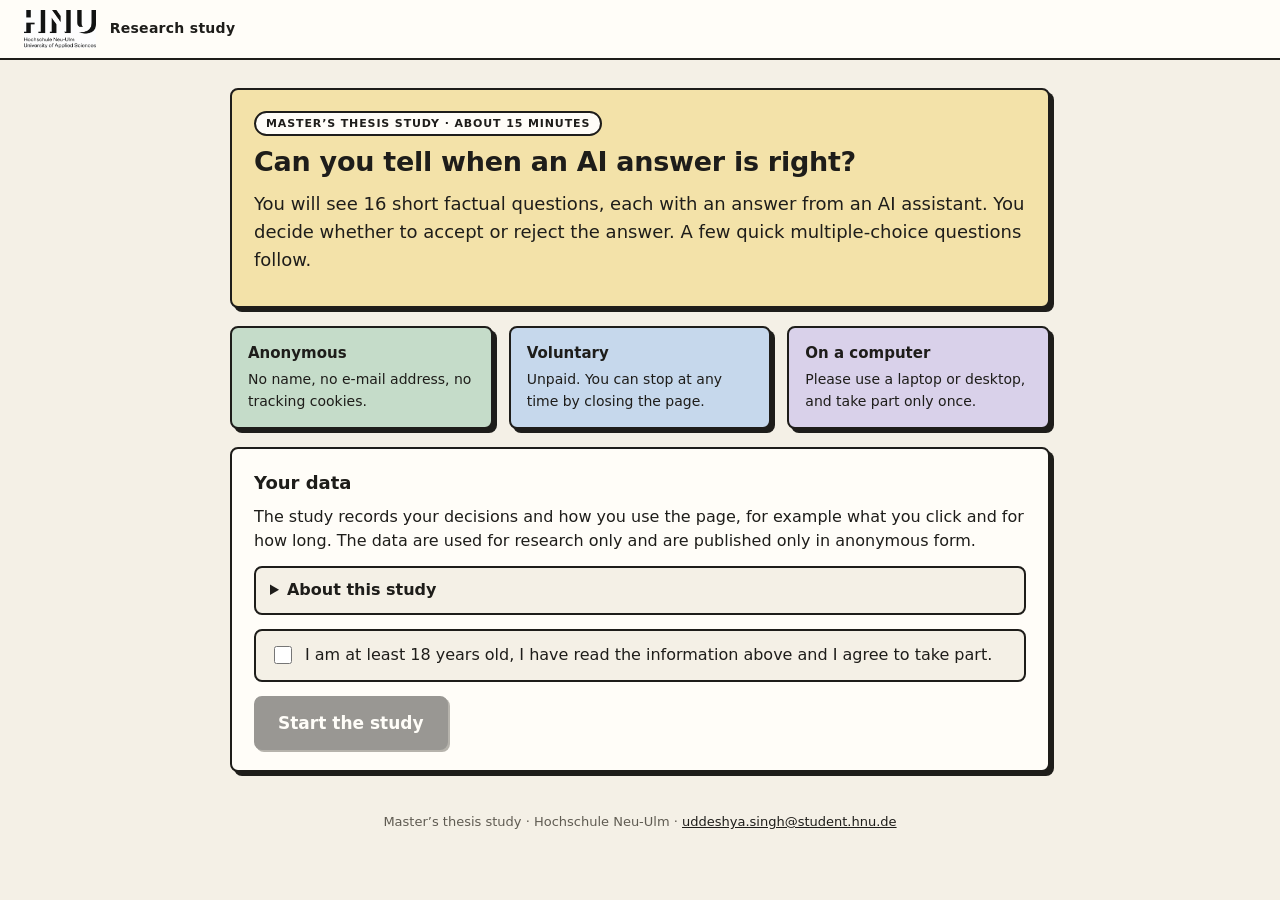
==== commit 3cdc7247: "Redesign, closed final questionnaire, contact and study information - neobrutalist interface for the" ====
--- a/index.html
+++ b/index.html
@@ -8,8 +8,12 @@
 <link rel="stylesheet" href="styles.css">
 </head>
 <body>
-<header><span>Research study, Hochschule Neu-Ulm</span><span id="progress"></span></header>
+<header class="top">
+  <div class="brand"><img id="logo" src="assets/hnu-logo.png" alt="Hochschule Neu-Ulm" hidden><span>Research study</span></div>
+  <div class="prog"><span id="progress"></span><div id="bar" class="bar" hidden><i id="barfill"></i></div></div>
+</header>
 <main id="app"></main>
+<footer class="foot">Master’s thesis study · Hochschule Neu-Ulm · <a id="mail" href="#"></a></footer>
 
 <div id="reader" class="reader" hidden>
   <div class="reader-box" role="dialog" aria-modal="true" aria-labelledby="reader-title">
@@ -20,6 +24,7 @@
 </div>
 
 <script src="config.js"></script>
+<script>document.getElementById("logo").hidden = !CONFIG.SHOW_LOGO; (function (m) { m.textContent = CONFIG.EMAIL; m.href = "mailto:" + CONFIG.EMAIL; })(document.getElementById("mail"));</script>
 <script src="items.js"></script>
 <script src="design.js"></script>
 <script src="app.js"></script>
--- a/styles.css
+++ b/styles.css
@@ -1,34 +1,53 @@
-:root { --ink:#1c2430; --muted:#5d6878; --line:#d8dde5; --bg:#f4f6f9; --card:#fff; --accent:#1f4e8c; --ok:#1d6b3a; --no:#9b2c2c; }
-* { box-sizing: border-box; }
-body { margin:0; font:16px/1.55 system-ui, -apple-system, "Segoe UI", Roboto, Arial, sans-serif; color:var(--ink); background:var(--bg); }
-header { display:flex; justify-content:space-between; padding:10px 24px; font-size:13px; color:var(--muted); border-bottom:1px solid var(--line); background:#fff; }
-main { max-width:860px; margin:28px auto 80px; padding:0 20px; }
-h1 { font-size:24px; margin:0 0 12px; } h2 { font-size:18px; margin:22px 0 8px; }
-p { margin:0 0 12px; } .muted { color:var(--muted); font-size:14px; }
-.card { background:var(--card); border:1px solid var(--line); border-radius:10px; padding:18px 20px; margin:0 0 14px; }
-.label { font-size:12px; letter-spacing:.06em; text-transform:uppercase; color:var(--muted); margin-bottom:6px; }
-.question { font-size:19px; font-weight:600; }
-.answer { font-size:17px; }
+/* Neobrutalist look with quiet colours: solid outlines, hard offset shadows, flat pastel fills. */
+:root { --ink:#1e1d1a; --muted:#5f5b52; --paper:#f4f0e6; --card:#fffdf8; --line:#1e1d1a;
+  --butter:#f3e2a9; --sage:#c5dcc9; --sky:#c6d8ec; --rose:#efcbc5; --lilac:#d9d1ea; --ok:#2f6b45; --no:#a13d33;
+  --sh:4px 4px 0 var(--ink); --sh2:2px 2px 0 var(--ink); --r:8px; }
+* { box-sizing:border-box; }
+body { margin:0; font:16px/1.55 system-ui, -apple-system, "Segoe UI", Roboto, Arial, sans-serif; color:var(--ink); background:var(--paper); }
+a { color:var(--ink); }
+header.top { display:flex; justify-content:space-between; align-items:center; gap:16px; padding:10px 24px; background:var(--card); border-bottom:2px solid var(--line); position:sticky; top:0; z-index:5; }
+.brand { display:flex; align-items:center; gap:14px; font-weight:700; font-size:14px; letter-spacing:.02em; } .brand img { height:38px; width:auto; display:block; }
+.prog { display:flex; align-items:center; gap:12px; font-size:13px; font-weight:600; } .bar { width:180px; height:12px; border:2px solid var(--line); border-radius:99px; background:var(--card); overflow:hidden; }
+.bar i { display:block; height:100%; width:0; background:var(--sage); border-right:2px solid var(--line); transition:width .25s; }
+main { max-width:860px; margin:28px auto 40px; padding:0 20px; }
+footer.foot { text-align:center; font-size:13px; color:var(--muted); padding:0 20px 36px; }
+h1 { font-size:27px; line-height:1.2; margin:0 0 12px; letter-spacing:-.01em; } h2 { font-size:18px; margin:22px 0 8px; }
+p { margin:0 0 12px; } .muted { color:var(--muted); font-size:14px; } .lead { font-size:18px; }
+.card { background:var(--card); border:2px solid var(--line); border-radius:var(--r); box-shadow:var(--sh); padding:20px 22px; margin:0 0 18px; }
+.card.hero { background:var(--butter); } .cols3 { display:grid; grid-template-columns:repeat(3,1fr); gap:16px; }
+.card.mini { padding:14px 16px; display:flex; flex-direction:column; gap:4px; font-size:14px; } .card.mini b { font-size:15px; } .c1 { background:var(--sage); } .c2 { background:var(--sky); } .c3 { background:var(--lilac); }
+.tag, .label { display:inline-block; font-size:11px; font-weight:700; letter-spacing:.08em; text-transform:uppercase; border:2px solid var(--line); border-radius:99px; padding:2px 10px; background:var(--card); margin-bottom:10px; }
+.question { font-size:20px; font-weight:700; line-height:1.35; } .answer { font-size:17px; }
+.card.q { background:var(--butter); }
 .sources { display:flex; gap:10px; flex-wrap:wrap; margin-top:2px; }
-.chip { border:1px solid var(--line); background:#f8fafc; border-radius:8px; padding:8px 12px; cursor:pointer; font:inherit; text-align:left; }
-.chip:hover, .chip:focus { border-color:var(--accent); outline:none; }
-.chip b { color:var(--accent); margin-right:6px; }
+.chip { border:2px solid var(--line); background:var(--sky); border-radius:var(--r); padding:8px 12px; cursor:pointer; font:inherit; text-align:left; box-shadow:var(--sh2); transition:transform .06s, box-shadow .06s; }
+.chip:hover, .chip:focus-visible { transform:translate(-1px,-1px); box-shadow:3px 3px 0 var(--ink); outline:none; } .chip:active { transform:translate(2px,2px); box-shadow:none; }
+.chip b { margin-right:6px; } span.chip { cursor:default; }
 .trace ol { margin:6px 0 0 20px; padding:0; } .trace li { margin-bottom:6px; }
-.decision { display:flex; gap:12px; align-items:center; flex-wrap:wrap; }
-.btn { font:inherit; padding:10px 18px; border-radius:8px; border:1px solid var(--line); background:#fff; cursor:pointer; }
-.btn:hover { border-color:var(--accent); } .btn[disabled] { opacity:.45; cursor:not-allowed; }
-.btn.primary { background:var(--accent); color:#fff; border-color:var(--accent); }
-.btn.choice.sel { border-width:2px; font-weight:600; }
-.btn.choice.sel.acc { border-color:var(--ok); color:var(--ok); } .btn.choice.sel.rej { border-color:var(--no); color:var(--no); }
-.reader { position:fixed; inset:0; background:rgba(20,28,40,.55); display:flex; align-items:center; justify-content:center; padding:24px; z-index:10; }
-.reader[hidden] { display:none; }
-.reader-box { background:#fff; border-radius:12px; max-width:720px; width:100%; max-height:86vh; display:flex; flex-direction:column; }
-.reader-head { display:flex; justify-content:space-between; gap:16px; align-items:flex-start; padding:18px 22px; border-bottom:1px solid var(--line); }
+.decision { display:flex; gap:12px; align-items:center; flex-wrap:wrap; } .decision span { font-weight:700; }
+.btn { font:inherit; font-weight:600; padding:10px 18px; border-radius:var(--r); border:2px solid var(--line); background:var(--card); color:var(--ink); cursor:pointer; box-shadow:var(--sh2); transition:transform .06s, box-shadow .06s; }
+.btn:hover:not([disabled]) { transform:translate(-1px,-1px); box-shadow:3px 3px 0 var(--ink); } .btn:active:not([disabled]) { transform:translate(2px,2px); box-shadow:none; }
+.btn[disabled] { opacity:.45; cursor:not-allowed; } .btn.primary { background:var(--ink); color:var(--card); box-shadow:2px 2px 0 var(--muted); } .btn.big { font-size:17px; padding:12px 22px; }
+.btn.choice.sel.acc { background:var(--sage); } .btn.choice.sel.rej { background:var(--rose); } .btn.choice.sel { box-shadow:var(--sh); }
+.row { display:flex; gap:10px; flex-wrap:wrap; align-items:center; }
+label.check { display:flex; gap:10px; align-items:flex-start; border:2px solid var(--line); border-radius:var(--r); padding:12px 14px; background:var(--paper); margin:14px 0; cursor:pointer; } label.check input { width:18px; height:18px; margin-top:3px; accent-color:var(--ink); }
+details.about { border:2px solid var(--line); border-radius:var(--r); padding:10px 14px; background:var(--paper); } details.about summary { font-weight:700; cursor:pointer; } details.about p { margin:10px 0 0; font-size:15px; }
+.reader { position:fixed; inset:0; background:rgba(30,29,26,.55); display:flex; align-items:center; justify-content:center; padding:24px; z-index:10; } .reader[hidden] { display:none; }
+.reader-box { background:var(--card); border:2px solid var(--line); border-radius:var(--r); box-shadow:8px 8px 0 var(--ink); max-width:720px; width:100%; max-height:86vh; display:flex; flex-direction:column; }
+.reader-head { display:flex; justify-content:space-between; gap:16px; align-items:flex-start; padding:16px 20px; border-bottom:2px solid var(--line); background:var(--sky); border-radius:6px 6px 0 0; }
 .reader-title { font-weight:700; font-size:18px; } .reader-text { padding:20px 22px 26px; overflow:auto; font-size:17px; line-height:1.65; }
-fieldset { border:0; padding:0; margin:0 0 18px; } legend { font-weight:600; margin-bottom:8px; padding:0; }
-.opts { display:flex; gap:8px; flex-wrap:wrap; } .opts label { border:1px solid var(--line); border-radius:8px; padding:7px 12px; background:#fff; cursor:pointer; }
-.opts input { margin-right:6px; } textarea, input[type=number], select { font:inherit; width:100%; padding:9px 10px; border:1px solid var(--line); border-radius:8px; }
-input[type=number] { width:110px; } textarea { min-height:84px; }
-.err { color:var(--no); font-size:14px; min-height:20px; }
-table.res { border-collapse:collapse; width:100%; font-size:15px; } table.res td, table.res th { border-bottom:1px solid var(--line); padding:7px 8px; text-align:left; vertical-align:top; }
-.tagok { color:var(--ok); font-weight:600; } .tagno { color:var(--no); font-weight:600; }
+/* questionnaire */
+.qrow { display:flex; gap:14px; padding:16px 0; border-top:2px dashed #cfc8b6; } .qrow:first-of-type { border-top:0; } .qrow.missing .qn { background:var(--rose); }
+.qn { flex:0 0 34px; height:34px; border:2px solid var(--line); border-radius:99px; display:flex; align-items:center; justify-content:center; font-weight:700; background:var(--butter); } .qb { flex:1; min-width:0; } .qt { font-weight:700; margin-bottom:4px; }
+.opts { display:flex; gap:8px; flex-wrap:wrap; margin-top:10px; } .opts.col { flex-direction:column; align-items:stretch; } .opts.tight { gap:6px; }
+.opt { font:inherit; text-align:left; padding:8px 14px; border:2px solid var(--line); border-radius:var(--r); background:var(--card); cursor:pointer; transition:transform .06s, box-shadow .06s; }
+.opt:hover { box-shadow:var(--sh2); transform:translate(-1px,-1px); } .opt.on { background:var(--sage); box-shadow:var(--sh2); font-weight:600; }
+.opt.num { min-width:42px; text-align:center; padding:8px 0; } .opt.box::before { content:""; display:inline-block; width:14px; height:14px; border:2px solid var(--line); border-radius:3px; margin-right:10px; vertical-align:-2px; background:var(--card); } .opt.box.on::before { background:var(--ink); }
+.scale { display:flex; gap:8px; align-items:center; flex-wrap:wrap; margin-top:10px; }
+fieldset { border:0; padding:0; margin:0 0 18px; } legend { font-weight:700; margin-bottom:8px; padding:0; }
+.opts label { border:2px solid var(--line); border-radius:var(--r); padding:7px 12px; background:var(--card); cursor:pointer; } .opts input { margin-right:6px; accent-color:var(--ink); }
+textarea, input[type=number], select, input[type=text], input[type=password] { font:inherit; width:100%; padding:9px 10px; border:2px solid var(--line); border-radius:var(--r); background:var(--card); color:var(--ink); } textarea { min-height:84px; }
+.err { color:var(--no); font-size:14px; font-weight:600; min-height:22px; margin-top:8px; }
+table.res { border-collapse:collapse; width:100%; font-size:15px; } table.res td, table.res th { border-bottom:2px solid #e3dccb; padding:7px 8px; text-align:left; vertical-align:top; }
+.tagok { color:var(--ok); font-weight:700; } .tagno { color:var(--no); font-weight:700; } .score { display:inline-block; font-size:22px; font-weight:800; background:var(--sage); border:2px solid var(--line); border-radius:var(--r); padding:4px 14px; box-shadow:var(--sh2); }
+code { background:var(--butter); border:1px solid var(--line); border-radius:4px; padding:1px 6px; }
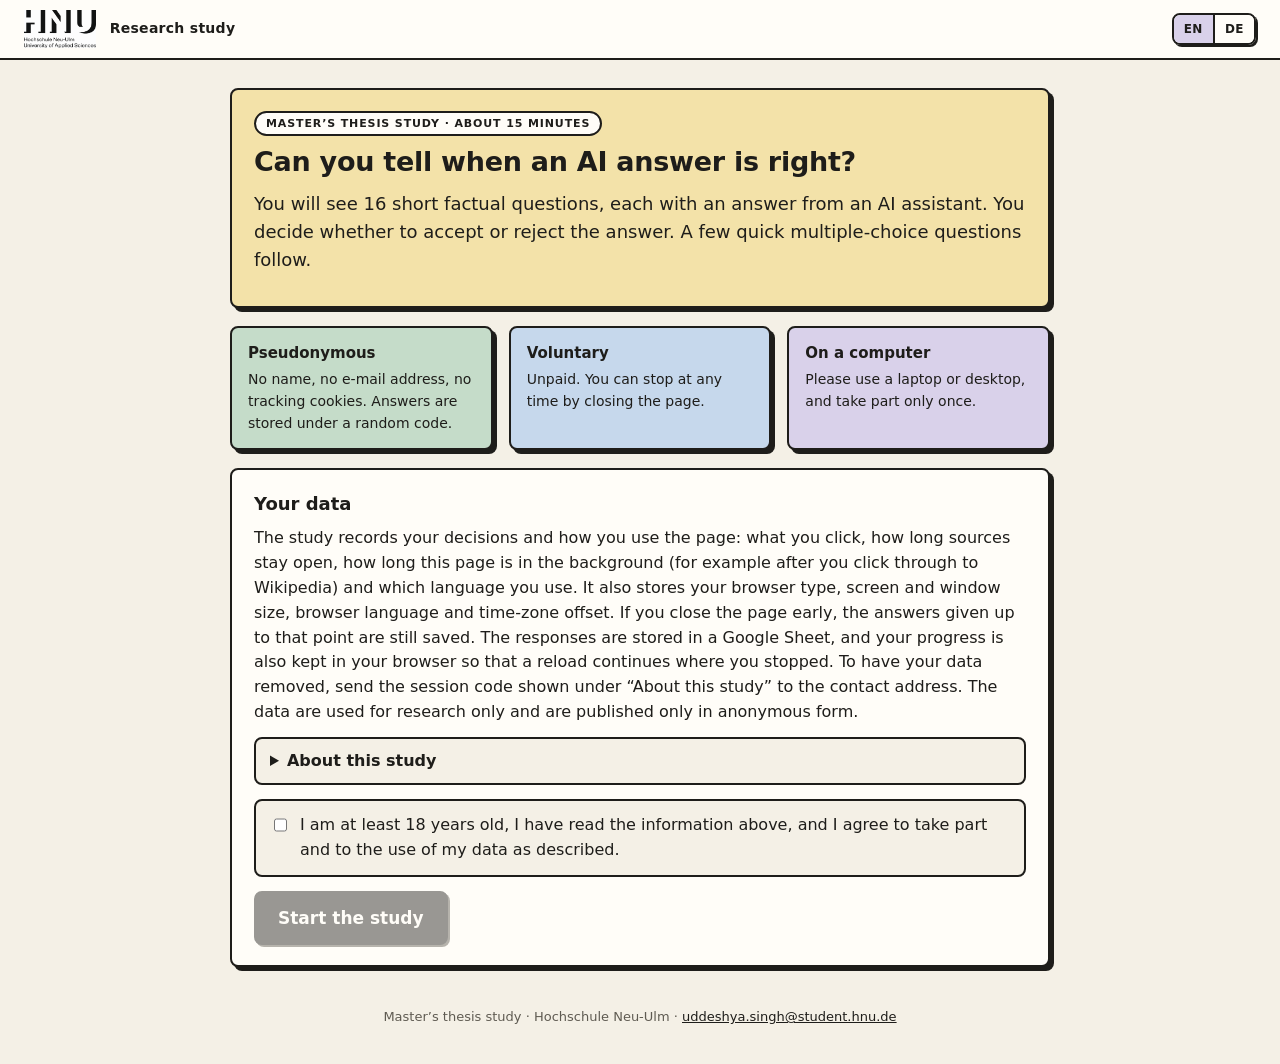
==== commit 6f2e4aff: "German/English interface, source links, partial records, verified item bank - Interface and all item" ====
--- a/index.html
+++ b/index.html
@@ -9,22 +9,25 @@
 </head>
 <body>
 <header class="top">
-  <div class="brand"><img id="logo" src="assets/hnu-logo.png" alt="Hochschule Neu-Ulm" hidden><span>Research study</span></div>
-  <div class="prog"><span id="progress"></span><div id="bar" class="bar" hidden><i id="barfill"></i></div></div>
+  <div class="brand"><img id="logo" src="assets/hnu-logo.png" alt="Hochschule Neu-Ulm" hidden><span id="brand">Research study</span></div>
+  <div class="prog"><span id="progress"></span><div id="bar" class="bar" hidden><i id="barfill"></i></div>
+    <div id="lang" class="lang" role="group" aria-label="Language"><button type="button" data-l="en" lang="en" title="English">EN</button><button type="button" data-l="de" lang="de" title="Deutsch">DE</button></div></div>
 </header>
 <main id="app"></main>
-<footer class="foot">Master’s thesis study · Hochschule Neu-Ulm · <a id="mail" href="#"></a></footer>
+<footer class="foot"><span id="foot-text">Master’s thesis study · Hochschule Neu-Ulm</span> · <a id="mail" href="#"></a></footer>
 
 <div id="reader" class="reader" hidden>
   <div class="reader-box" role="dialog" aria-modal="true" aria-labelledby="reader-title">
     <div class="reader-head"><div><div id="reader-title" class="reader-title"></div><div id="reader-origin" class="muted"></div></div>
       <button id="reader-close" class="btn">Close source</button></div>
-    <div id="reader-text" class="reader-text"></div>
+    <div id="reader-scroll" class="reader-scroll"><div id="reader-text" class="reader-text"></div>
+      <a id="reader-link" class="reader-link" target="_blank" rel="noopener noreferrer" href="#" hidden></a></div>
   </div>
 </div>
 
 <script src="config.js"></script>
 <script>document.getElementById("logo").hidden = !CONFIG.SHOW_LOGO; (function (m) { m.textContent = CONFIG.EMAIL; m.href = "mailto:" + CONFIG.EMAIL; })(document.getElementById("mail"));</script>
+<script src="i18n.js"></script>
 <script src="items.js"></script>
 <script src="design.js"></script>
 <script src="app.js"></script>
--- a/styles.css
+++ b/styles.css
@@ -35,7 +35,12 @@
 .reader { position:fixed; inset:0; background:rgba(30,29,26,.55); display:flex; align-items:center; justify-content:center; padding:24px; z-index:10; } .reader[hidden] { display:none; }
 .reader-box { background:var(--card); border:2px solid var(--line); border-radius:var(--r); box-shadow:8px 8px 0 var(--ink); max-width:720px; width:100%; max-height:86vh; display:flex; flex-direction:column; }
 .reader-head { display:flex; justify-content:space-between; gap:16px; align-items:flex-start; padding:16px 20px; border-bottom:2px solid var(--line); background:var(--sky); border-radius:6px 6px 0 0; }
-.reader-title { font-weight:700; font-size:18px; } .reader-text { padding:20px 22px 26px; overflow:auto; font-size:17px; line-height:1.65; }
+.reader-title { font-weight:700; font-size:18px; } .reader-scroll { overflow:auto; padding:20px 22px 22px; } .reader-text { font-size:17px; line-height:1.65; }
+.reader-link { display:inline-block; margin-top:18px; padding:8px 14px; border:2px solid var(--line); border-radius:var(--r); background:var(--butter); box-shadow:var(--sh2); font-weight:600; font-size:15px; text-decoration:none; transition:transform .06s, box-shadow .06s; } .reader-link[hidden] { display:none; }
+.reader-link:hover, .reader-link:focus-visible { transform:translate(-1px,-1px); box-shadow:3px 3px 0 var(--ink); outline:none; }
+.lang { display:flex; border:2px solid var(--line); border-radius:var(--r); overflow:hidden; box-shadow:var(--sh2); } .lang[hidden] { display:none; }
+.lang button { font:inherit; font-size:12px; font-weight:700; letter-spacing:.04em; padding:5px 10px; border:0; background:var(--card); color:var(--ink); cursor:pointer; } .lang button + button { border-left:2px solid var(--line); }
+.lang button.on { background:var(--lilac); } .lang button:focus-visible { outline:2px solid var(--ink); outline-offset:-4px; }
 /* questionnaire */
 .qrow { display:flex; gap:14px; padding:16px 0; border-top:2px dashed #cfc8b6; } .qrow:first-of-type { border-top:0; } .qrow.missing .qn { background:var(--rose); }
 .qn { flex:0 0 34px; height:34px; border:2px solid var(--line); border-radius:99px; display:flex; align-items:center; justify-content:center; font-weight:700; background:var(--butter); } .qb { flex:1; min-width:0; } .qt { font-weight:700; margin-bottom:4px; }
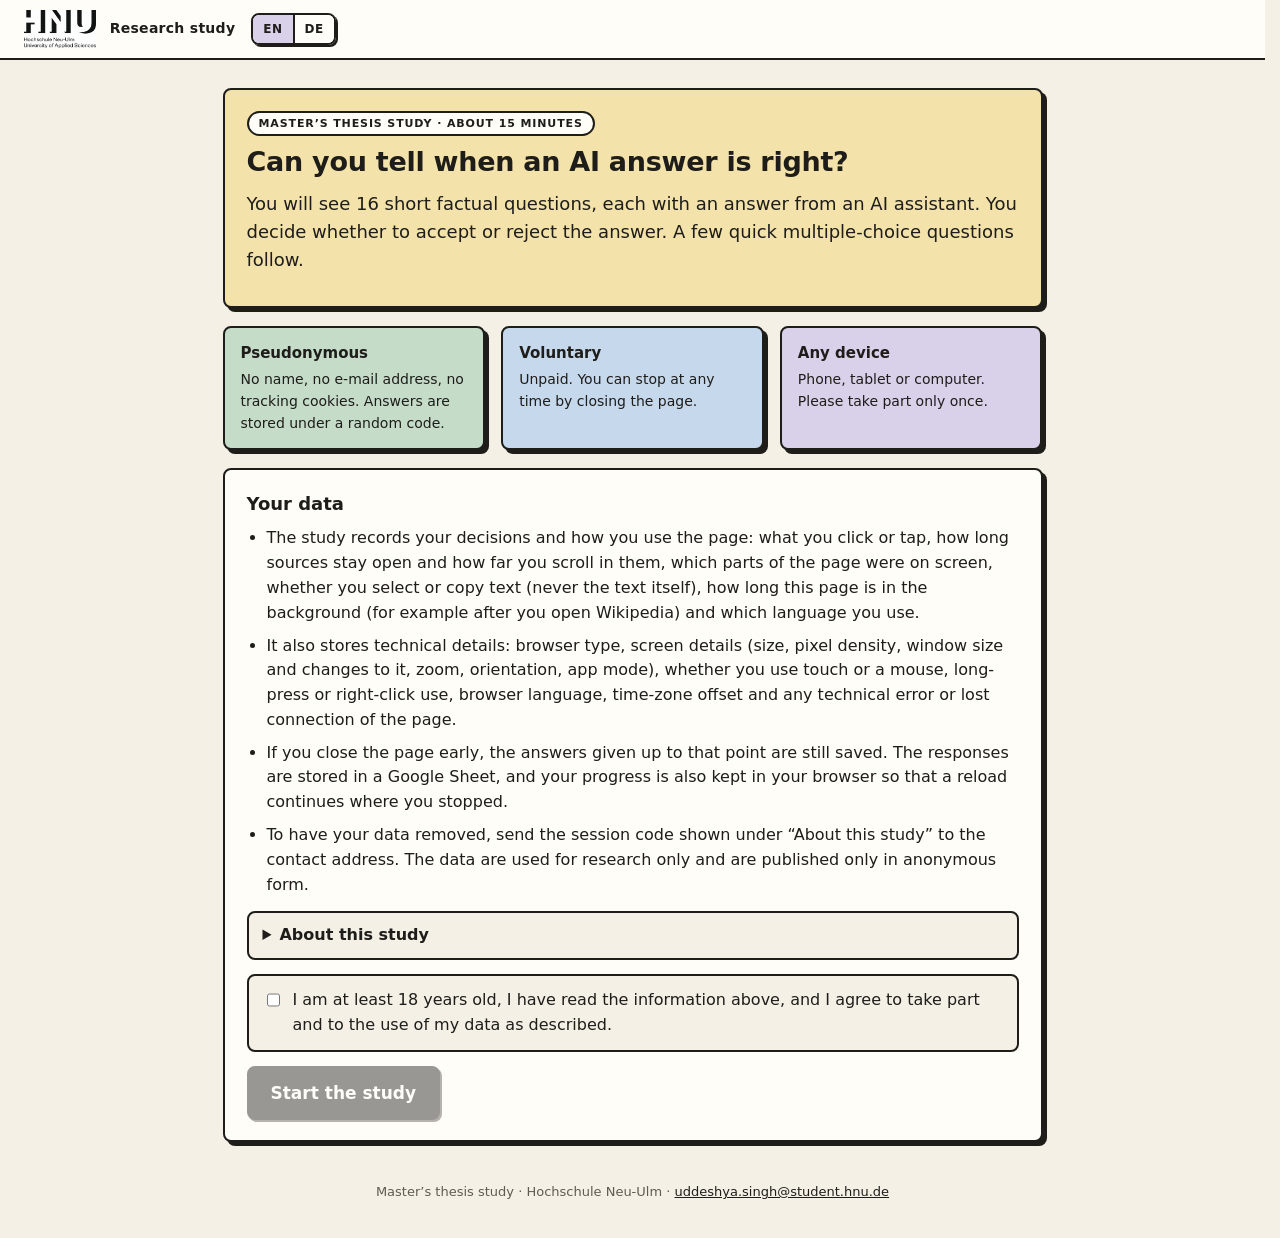
==== commit 0585739e: "Responsive phone layout, fuller interaction logging, reload and Back-button recovery (v2.5) Layout: " ====
--- a/index.html
+++ b/index.html
@@ -2,7 +2,8 @@
 <html lang="en">
 <head>
 <meta charset="utf-8">
-<meta name="viewport" content="width=device-width, initial-scale=1">
+<meta name="viewport" content="width=device-width, initial-scale=1, viewport-fit=cover">
+<meta name="theme-color" content="#f4f0e6">
 <meta name="robots" content="noindex">
 <title>Judging AI answers: a research study</title>
 <link rel="stylesheet" href="styles.css">
@@ -10,8 +11,8 @@
 <body>
 <header class="top">
   <div class="brand"><img id="logo" src="assets/hnu-logo.png" alt="Hochschule Neu-Ulm" hidden><span id="brand">Research study</span></div>
-  <div class="prog"><span id="progress"></span><div id="bar" class="bar" hidden><i id="barfill"></i></div>
-    <div id="lang" class="lang" role="group" aria-label="Language"><button type="button" data-l="en" lang="en" title="English">EN</button><button type="button" data-l="de" lang="de" title="Deutsch">DE</button></div></div>
+  <div id="lang" class="lang" role="group" aria-label="Language"><button type="button" data-l="en" lang="en" title="English">EN</button><button type="button" data-l="de" lang="de" title="Deutsch">DE</button></div>
+  <div class="prog" id="prog" hidden><span id="progress"></span><div id="bar" class="bar" hidden><i id="barfill"></i></div></div>
 </header>
 <main id="app"></main>
 <footer class="foot"><span id="foot-text">Master’s thesis study · Hochschule Neu-Ulm</span> · <a id="mail" href="#"></a></footer>
--- a/styles.css
+++ b/styles.css
@@ -3,14 +3,17 @@
   --butter:#f3e2a9; --sage:#c5dcc9; --sky:#c6d8ec; --rose:#efcbc5; --lilac:#d9d1ea; --ok:#2f6b45; --no:#a13d33;
   --sh:4px 4px 0 var(--ink); --sh2:2px 2px 0 var(--ink); --r:8px; }
 * { box-sizing:border-box; }
-body { margin:0; font:16px/1.55 system-ui, -apple-system, "Segoe UI", Roboto, Arial, sans-serif; color:var(--ink); background:var(--paper); }
+html { -webkit-text-size-adjust:100%; text-size-adjust:100%; scroll-padding-top:84px; }
+button, .chip, .opt, label.check, summary { touch-action:manipulation; -webkit-tap-highlight-color:transparent; }
+body { margin:0; overflow-wrap:break-word; font:16px/1.55 system-ui, -apple-system, "Segoe UI", Roboto, Arial, sans-serif; color:var(--ink); background:var(--paper); }
 a { color:var(--ink); }
-header.top { display:flex; justify-content:space-between; align-items:center; gap:16px; padding:10px 24px; background:var(--card); border-bottom:2px solid var(--line); position:sticky; top:0; z-index:5; }
-.brand { display:flex; align-items:center; gap:14px; font-weight:700; font-size:14px; letter-spacing:.02em; } .brand img { height:38px; width:auto; display:block; }
-.prog { display:flex; align-items:center; gap:12px; font-size:13px; font-weight:600; } .bar { width:180px; height:12px; border:2px solid var(--line); border-radius:99px; background:var(--card); overflow:hidden; }
+header.top { display:flex; align-items:center; gap:8px 16px; padding:10px 24px; padding-top:max(10px, env(safe-area-inset-top)); padding-left:max(24px, env(safe-area-inset-left)); padding-right:max(24px, env(safe-area-inset-right)); background:var(--card); border-bottom:2px solid var(--line); position:sticky; top:0; z-index:5; }
+.brand { order:1; display:flex; align-items:center; gap:14px; font-weight:700; font-size:14px; letter-spacing:.02em; min-width:0; } .brand img { height:38px; width:auto; display:block; max-width:100%; }
+.prog { order:2; display:flex; align-items:center; justify-content:flex-end; flex:1 1 auto; gap:12px; font-size:13px; font-weight:600; min-width:0; } .prog[hidden] { display:none; }
+.bar { width:180px; max-width:100%; flex:0 1 180px; height:12px; border:2px solid var(--line); border-radius:99px; background:var(--card); overflow:hidden; } .bar[hidden] { display:none; }
 .bar i { display:block; height:100%; width:0; background:var(--sage); border-right:2px solid var(--line); transition:width .25s; }
-main { max-width:860px; margin:28px auto 40px; padding:0 20px; }
-footer.foot { text-align:center; font-size:13px; color:var(--muted); padding:0 20px 36px; }
+main { max-width:860px; margin:28px auto 40px; padding:0 max(20px, env(safe-area-inset-right)) 0 max(20px, env(safe-area-inset-left)); }
+footer.foot { text-align:center; font-size:13px; color:var(--muted); padding:0 max(20px, env(safe-area-inset-right)) calc(36px + env(safe-area-inset-bottom)) max(20px, env(safe-area-inset-left)); }
 h1 { font-size:27px; line-height:1.2; margin:0 0 12px; letter-spacing:-.01em; } h2 { font-size:18px; margin:22px 0 8px; }
 p { margin:0 0 12px; } .muted { color:var(--muted); font-size:14px; } .lead { font-size:18px; }
 .card { background:var(--card); border:2px solid var(--line); border-radius:var(--r); box-shadow:var(--sh); padding:20px 22px; margin:0 0 18px; }
@@ -24,7 +27,8 @@
 .chip:hover, .chip:focus-visible { transform:translate(-1px,-1px); box-shadow:3px 3px 0 var(--ink); outline:none; } .chip:active { transform:translate(2px,2px); box-shadow:none; }
 .chip b { margin-right:6px; } span.chip { cursor:default; }
 .trace ol { margin:6px 0 0 20px; padding:0; } .trace li { margin-bottom:6px; }
-.decision { display:flex; gap:12px; align-items:center; flex-wrap:wrap; } .decision span { font-weight:700; }
+.decision { display:flex; gap:12px; align-items:center; flex-wrap:wrap; } .decision span { font-weight:700; } .decision .btn { min-height:46px; }
+.facts { margin:0 0 14px; padding-left:20px; } .facts li { margin-bottom:8px; }
 .btn { font:inherit; font-weight:600; padding:10px 18px; border-radius:var(--r); border:2px solid var(--line); background:var(--card); color:var(--ink); cursor:pointer; box-shadow:var(--sh2); transition:transform .06s, box-shadow .06s; }
 .btn:hover:not([disabled]) { transform:translate(-1px,-1px); box-shadow:3px 3px 0 var(--ink); } .btn:active:not([disabled]) { transform:translate(2px,2px); box-shadow:none; }
 .btn[disabled] { opacity:.45; cursor:not-allowed; } .btn.primary { background:var(--ink); color:var(--card); box-shadow:2px 2px 0 var(--muted); } .btn.big { font-size:17px; padding:12px 22px; }
@@ -33,12 +37,13 @@
 label.check { display:flex; gap:10px; align-items:flex-start; border:2px solid var(--line); border-radius:var(--r); padding:12px 14px; background:var(--paper); margin:14px 0; cursor:pointer; } label.check input { width:18px; height:18px; margin-top:3px; accent-color:var(--ink); }
 details.about { border:2px solid var(--line); border-radius:var(--r); padding:10px 14px; background:var(--paper); } details.about summary { font-weight:700; cursor:pointer; } details.about p { margin:10px 0 0; font-size:15px; }
 .reader { position:fixed; inset:0; background:rgba(30,29,26,.55); display:flex; align-items:center; justify-content:center; padding:24px; z-index:10; } .reader[hidden] { display:none; }
-.reader-box { background:var(--card); border:2px solid var(--line); border-radius:var(--r); box-shadow:8px 8px 0 var(--ink); max-width:720px; width:100%; max-height:86vh; display:flex; flex-direction:column; }
-.reader-head { display:flex; justify-content:space-between; gap:16px; align-items:flex-start; padding:16px 20px; border-bottom:2px solid var(--line); background:var(--sky); border-radius:6px 6px 0 0; }
-.reader-title { font-weight:700; font-size:18px; } .reader-scroll { overflow:auto; padding:20px 22px 22px; } .reader-text { font-size:17px; line-height:1.65; }
+.reader-box { background:var(--card); border:2px solid var(--line); border-radius:var(--r); box-shadow:8px 8px 0 var(--ink); max-width:720px; width:100%; max-height:86vh; max-height:86dvh; display:flex; flex-direction:column; min-height:0; }
+.reader-head { display:flex; justify-content:space-between; gap:16px; align-items:flex-start; flex:0 0 auto; padding:16px 20px; border-bottom:2px solid var(--line); background:var(--sky); border-radius:6px 6px 0 0; }
+.reader-head > div { min-width:0; } #reader-close { flex:0 0 auto; }
+.reader-title { font-weight:700; font-size:18px; } .reader-scroll { overflow:auto; flex:1 1 auto; min-height:0; padding:20px 22px 22px; } .reader-text { font-size:17px; line-height:1.65; }
 .reader-link { display:inline-block; margin-top:18px; padding:8px 14px; border:2px solid var(--line); border-radius:var(--r); background:var(--butter); box-shadow:var(--sh2); font-weight:600; font-size:15px; text-decoration:none; transition:transform .06s, box-shadow .06s; } .reader-link[hidden] { display:none; }
 .reader-link:hover, .reader-link:focus-visible { transform:translate(-1px,-1px); box-shadow:3px 3px 0 var(--ink); outline:none; }
-.lang { display:flex; border:2px solid var(--line); border-radius:var(--r); overflow:hidden; box-shadow:var(--sh2); } .lang[hidden] { display:none; }
+.lang { order:3; display:flex; border:2px solid var(--line); border-radius:var(--r); overflow:hidden; box-shadow:var(--sh2); } .lang[hidden] { display:none; }
 .lang button { font:inherit; font-size:12px; font-weight:700; letter-spacing:.04em; padding:5px 10px; border:0; background:var(--card); color:var(--ink); cursor:pointer; } .lang button + button { border-left:2px solid var(--line); }
 .lang button.on { background:var(--lilac); } .lang button:focus-visible { outline:2px solid var(--ink); outline-offset:-4px; }
 /* questionnaire */
@@ -56,3 +61,68 @@
 table.res { border-collapse:collapse; width:100%; font-size:15px; } table.res td, table.res th { border-bottom:2px solid #e3dccb; padding:7px 8px; text-align:left; vertical-align:top; }
 .tagok { color:var(--ok); font-weight:700; } .tagno { color:var(--no); font-weight:700; } .score { display:inline-block; font-size:22px; font-weight:800; background:var(--sage); border:2px solid var(--line); border-radius:var(--r); padding:4px 14px; box-shadow:var(--sh2); }
 code { background:var(--butter); border:1px solid var(--line); border-radius:4px; padding:1px 6px; }
+
+/* touch devices: no sticky hover effects */
+@media (hover:none) {
+  .chip:hover, .btn:hover:not([disabled]), .opt:hover, .reader-link:hover { transform:none; box-shadow:var(--sh2); }
+  .btn.primary:hover:not([disabled]) { box-shadow:2px 2px 0 var(--muted); } .btn.choice.sel:hover { box-shadow:var(--sh); } .opt.on:hover { box-shadow:var(--sh2); }
+}
+/* tablets and phones */
+/* touch devices wider than a phone (tablets): same minimum target size as on phones */
+@media (pointer:coarse) {
+  .lang button { min-height:44px; min-width:44px; }
+  details.about summary { min-height:44px; display:flex; align-items:center; }
+  .opt { min-height:44px; } .opt.num { min-width:44px; }
+  #reader-link, .reader-box a.btn { min-height:44px; }
+}
+
+@media (max-width:720px) {
+  .cols3 { grid-template-columns:1fr; gap:10px; margin-bottom:14px; } .cols3 .card.mini { margin:0; }
+}
+@media (max-width:640px) {
+  :root { --sh:3px 3px 0 var(--ink); --sh2:2px 2px 0 var(--ink); }
+  html { scroll-padding-top:76px; }
+  header.top { display:grid; grid-template-columns:minmax(0,1fr) auto; grid-template-areas:"brand lang" "prog prog"; gap:6px 12px; padding:8px 14px; padding-top:max(8px, env(safe-area-inset-top)); padding-left:max(14px, env(safe-area-inset-left)); padding-right:max(14px, env(safe-area-inset-right)); }
+  .brand { grid-area:brand; } .brand img { height:30px; } .brand img:not([hidden]) ~ #brand { display:none; }
+  .lang { grid-area:lang; } .lang button { padding:6px 12px; min-height:44px; min-width:44px; }
+  .prog { grid-area:prog; justify-content:space-between; gap:10px; } .prog #progress { white-space:nowrap; } .bar { flex:1 1 auto; width:auto; height:10px; }
+  main { margin:14px auto 24px; padding:0 max(14px, env(safe-area-inset-right)) 0 max(14px, env(safe-area-inset-left)); }
+  footer.foot { padding:0 max(14px, env(safe-area-inset-right)) calc(28px + env(safe-area-inset-bottom)) max(14px, env(safe-area-inset-left)); }
+  h1 { font-size:23px; } h2 { font-size:17px; } .lead { font-size:17px; } .question { font-size:19px; } .answer { font-size:17px; }
+  .card { padding:16px; margin-bottom:14px; }
+  .card.mini { display:block; padding:10px 14px; } .card.mini b { display:inline; margin-right:6px; }
+  .tag, .label { font-size:11px; margin-bottom:8px; }
+  .sources { flex-direction:column; gap:8px; } .chip { width:100%; min-height:48px; display:flex; align-items:center; padding:10px 14px; }
+  .trace ol { margin-left:18px; }
+  .decision { display:grid; grid-template-columns:1fr 1fr; gap:10px; } .decision span { grid-column:1 / -1; } .decision .btn { width:100%; min-height:52px; padding:10px 8px; } .decision #confirm { grid-column:1 / -1; }
+  .btn.big, .card > .btn.primary { width:100%; min-height:52px; }
+  label.check { padding:12px; } label.check input { width:22px; height:22px; flex:0 0 22px; }
+  details.about summary { min-height:44px; display:flex; align-items:center; }
+  .opts label { display:flex; align-items:center; min-height:46px; padding:8px 12px; } .opts input { width:20px; height:20px; }
+  fieldset .opts, fieldset .opts:not(.col):not(.tight) { display:flex; flex-direction:column; align-items:stretch; gap:8px; }
+  textarea, input[type=number], select, input[type=text], input[type=password] { font-size:16px; }
+  .qrow { flex-direction:column; gap:8px; padding:14px 0; } .qn { flex:0 0 auto; width:30px; height:30px; font-size:14px; }
+  .opts:not(.col):not(.tight) { display:grid; grid-template-columns:repeat(auto-fit, minmax(min(132px, 100%), 1fr)); gap:8px; }
+  .opts.col { gap:8px; }
+  .opt { min-height:46px; padding:10px 12px; display:flex; align-items:center; min-width:0; overflow-wrap:anywhere; hyphens:auto; } .opt.num { justify-content:center; }
+  .scale { display:grid; grid-template-columns:repeat(5, 1fr); gap:8px; } .scale .muted { grid-row:2; font-size:13px; } .scale .muted:first-child { grid-column:1 / 3; } .scale .muted:last-child { grid-column:3 / 6; text-align:right; } .scale .opt.num { grid-row:1; min-width:0; }
+  .opts.tight { display:grid; grid-template-columns:repeat(6, 1fr); gap:8px; } .opts.tight .opt.num { min-width:0; padding:10px 0; }
+  @media (max-width:380px) { .opts.tight { grid-template-columns:repeat(5, 1fr); } }
+  .row { gap:10px; } .row .btn { flex:1 1 140px; min-height:50px; }
+  table.res { font-size:14px; } table.res td, table.res th { padding:6px 4px; }
+  /* the source opens as a full-screen sheet with a large close button */
+  .reader { padding:0; align-items:stretch; }
+  .reader-box { max-width:none; width:100%; max-height:none; height:100vh; height:100dvh; border:0; border-radius:0; box-shadow:none; }
+  .reader-head { padding:10px 14px; padding-top:max(10px, env(safe-area-inset-top)); border-radius:0; align-items:center; gap:10px; } .reader-title { font-size:17px; } .reader-head .muted { font-size:13px; }
+  #reader-close { min-height:46px; padding:8px 14px; font-size:15px; }
+  .reader-scroll { padding:16px 16px calc(28px + env(safe-area-inset-bottom)); overscroll-behavior:contain; -webkit-overflow-scrolling:touch; } .reader-text { font-size:17px; line-height:1.6; }
+  .reader-link { display:block; text-align:center; padding:14px; margin-top:20px; }
+}
+@media (max-width:360px) {
+  h1 { font-size:21px; } .decision { grid-template-columns:1fr; } .opts:not(.col):not(.tight) { grid-template-columns:repeat(2, minmax(0, 1fr)); }
+}
+@media (max-height:480px) and (orientation:landscape) {
+  header.top { position:static; } .reader-box { height:100vh; height:100dvh; }
+}
+html { scrollbar-gutter:stable; }
+body.reading { overflow:hidden; }
